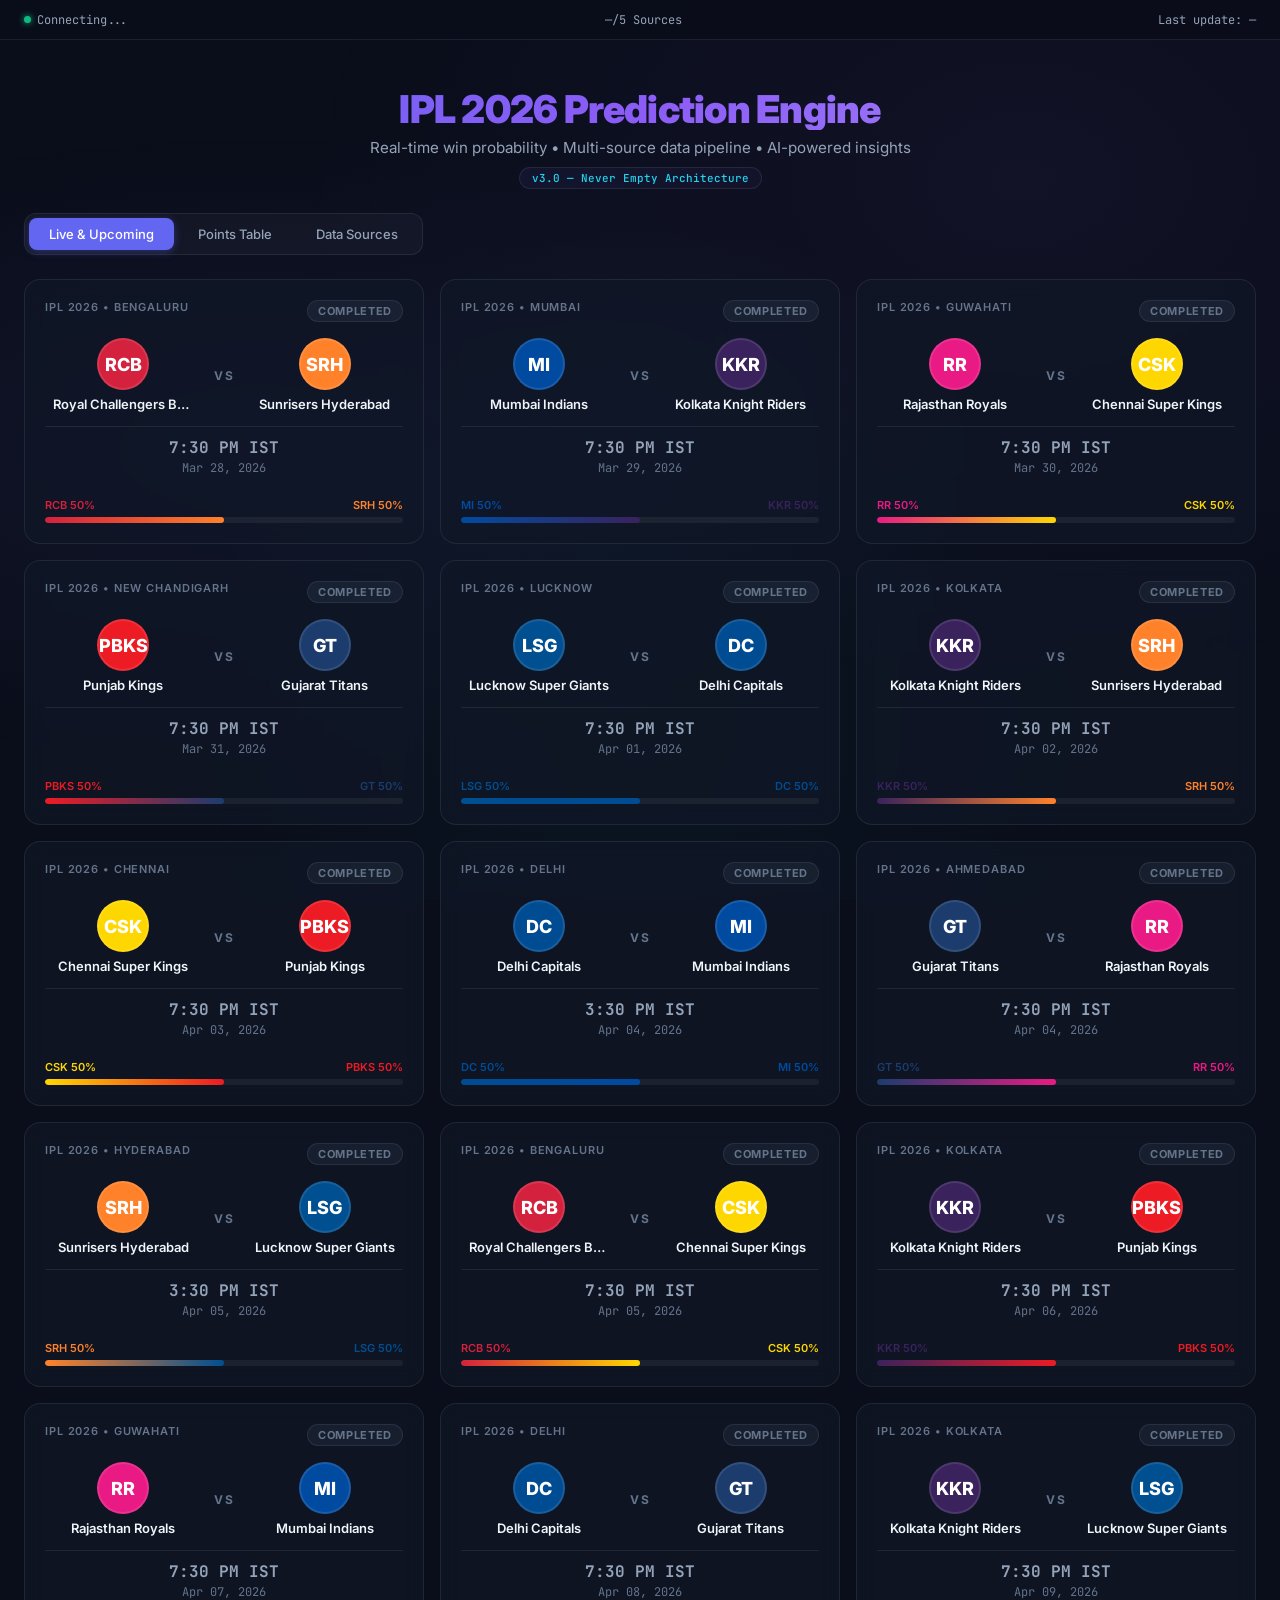
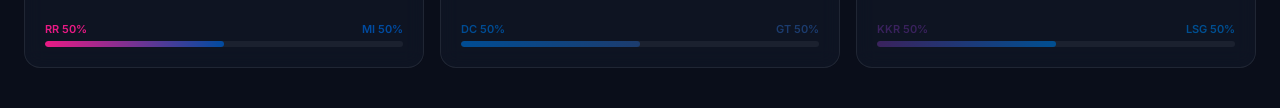
==== backend/static/index.html @ e2b1e7d5 "Titan v4.4: Hub Navigation Upgrade with Full Schedule Integration" ====
<!DOCTYPE html>
<html lang="en">
<head>
    <meta charset="UTF-8">
    <meta name="viewport" content="width=device-width, initial-scale=1.0">
    <title>IPL 2026 — Prediction Engine</title>
    <meta name="description" content="Real-time IPL 2026 match predictions with multi-source data pipeline and AI-powered win probability. Never empty, always live.">
    <link rel="preconnect" href="https://fonts.googleapis.com">
    <link href="https://fonts.googleapis.com/css2?family=Inter:wght@300;400;500;600;700;800;900&family=JetBrains+Mono:wght@400;500&display=swap" rel="stylesheet">
    <style>
        /* ═══════════════════════════════════════════════════════════════════════
           CSS Design System — Dark Glassmorphism
           ═══════════════════════════════════════════════════════════════════ */

        :root {
            --bg-primary: #0a0e1a;
            --bg-secondary: #111827;
            --bg-card: rgba(17, 24, 39, 0.7);
            --bg-glass: rgba(255, 255, 255, 0.03);
            --border-glass: rgba(255, 255, 255, 0.08);
            --border-glow: rgba(99, 102, 241, 0.3);

            --text-primary: #f1f5f9;
            --text-secondary: #94a3b8;
            --text-muted: #64748b;

            --accent-indigo: #6366f1;
            --accent-violet: #8b5cf6;
            --accent-cyan: #22d3ee;
            --accent-emerald: #10b981;
            --accent-amber: #f59e0b;
            --accent-rose: #f43f5e;

            --gradient-primary: linear-gradient(135deg, #6366f1 0%, #8b5cf6 50%, #a78bfa 100%);
            --gradient-card: linear-gradient(135deg, rgba(99,102,241,0.08) 0%, rgba(139,92,246,0.04) 100%);
            --gradient-live: linear-gradient(135deg, #10b981 0%, #059669 100%);
            --gradient-bg: radial-gradient(ellipse at 20% 50%, rgba(99,102,241,0.08) 0%, transparent 50%),
                           radial-gradient(ellipse at 80% 20%, rgba(139,92,246,0.06) 0%, transparent 50%),
                           radial-gradient(ellipse at 50% 80%, rgba(34,211,238,0.04) 0%, transparent 50%);

            --shadow-card: 0 4px 24px rgba(0, 0, 0, 0.3);
            --shadow-glow: 0 0 20px rgba(99, 102, 241, 0.15);
            --radius-sm: 8px;
            --radius-md: 12px;
            --radius-lg: 16px;
            --radius-xl: 20px;

            --font-main: 'Inter', -apple-system, BlinkMacSystemFont, sans-serif;
            --font-mono: 'JetBrains Mono', 'Fira Code', monospace;
        }

        * { margin: 0; padding: 0; box-sizing: border-box; }

        body {
            font-family: var(--font-main);
            background-color: var(--bg-primary);
            color: var(--text-primary);
            min-height: 100vh;
            overflow-x: hidden;
        }

        body::before {
            content: '';
            position: fixed;
            top: 0; left: 0; right: 0; bottom: 0;
            background: var(--gradient-bg);
            z-index: -1;
            pointer-events: none;
        }

        /* ── Scrollbar ── */
        ::-webkit-scrollbar { width: 6px; }
        ::-webkit-scrollbar-track { background: var(--bg-primary); }
        ::-webkit-scrollbar-thumb { background: var(--accent-indigo); border-radius: 3px; }

        /* ── Status Bar ── */
        #status-bar {
            position: fixed; top: 0; left: 0; right: 0; z-index: 100;
            display: flex; align-items: center; justify-content: space-between;
            padding: 0 24px; height: 40px;
            background: rgba(10, 14, 26, 0.92);
            backdrop-filter: blur(20px);
            border-bottom: 1px solid var(--border-glass);
            font-size: 12px; color: var(--text-secondary);
            font-family: var(--font-mono);
        }
        .status-item { display: flex; align-items: center; gap: 6px; }
        .status-dot {
            width: 7px; height: 7px; border-radius: 50%;
            animation: pulse-dot 2s infinite;
        }
        .status-dot.green { background: var(--accent-emerald); box-shadow: 0 0 6px var(--accent-emerald); }
        .status-dot.amber { background: var(--accent-amber); box-shadow: 0 0 6px var(--accent-amber); }
        .status-dot.red { background: var(--accent-rose); box-shadow: 0 0 6px var(--accent-rose); }
        @keyframes pulse-dot { 0%, 100% { opacity: 1; } 50% { opacity: 0.5; } }

        .status-offline-badge {
            background: rgba(244, 63, 94, 0.15);
            color: var(--accent-rose);
            padding: 2px 10px; border-radius: 10px;
            font-weight: 600; font-size: 11px;
            border: 1px solid rgba(244, 63, 94, 0.3);
        }

        /* ── Layout ── */
        .app-container {
            max-width: 1400px; margin: 0 auto;
            padding: 56px 24px 40px;
        }

        /* ── Header ── */
        .header {
            text-align: center; padding: 32px 0 24px;
        }
        .header h1 {
            font-size: 2.4rem; font-weight: 900;
            background: var(--gradient-primary);
            -webkit-background-clip: text; -webkit-text-fill-color: transparent;
            background-clip: text;
            letter-spacing: -0.02em; line-height: 1.1;
        }
        .header p {
            color: var(--text-secondary); font-size: 0.95rem;
            margin-top: 8px; font-weight: 400;
        }
        .header .version-badge {
            display: inline-block; margin-top: 10px;
            padding: 3px 12px; border-radius: 20px;
            background: var(--gradient-card);
            border: 1px solid var(--border-glass);
            font-size: 11px; color: var(--accent-cyan);
            font-family: var(--font-mono); font-weight: 500;
        }

        /* ── Tab Navigation ── */
        .tab-nav {
            display: flex; gap: 4px; margin: 0 0 24px;
            background: var(--bg-glass);
            border: 1px solid var(--border-glass);
            border-radius: var(--radius-md);
            padding: 4px;
            width: fit-content;
        }
        .tab-btn {
            background: transparent; border: none; color: var(--text-secondary);
            padding: 8px 20px; border-radius: var(--radius-sm);
            font-family: var(--font-main); font-size: 13px; font-weight: 500;
            cursor: pointer; transition: all 0.25s ease;
        }
        .tab-btn:hover { color: var(--text-primary); background: rgba(255,255,255,0.04); }
        .tab-btn.active {
            background: var(--accent-indigo); color: white;
            box-shadow: 0 2px 8px rgba(99, 102, 241, 0.35);
        }

        .tab-content { display: none; animation: fadeIn 0.3s ease; }
        .tab-content.active { display: block; }
        @keyframes fadeIn { from { opacity: 0; transform: translateY(8px); } to { opacity: 1; transform: translateY(0); } }

        /* ── Grid ── */
        .match-grid {
            display: grid;
            grid-template-columns: repeat(auto-fill, minmax(380px, 1fr));
            gap: 16px;
        }

        /* ── Match Card ── */
        .match-card {
            background: var(--bg-card);
            border: 1px solid var(--border-glass);
            border-radius: var(--radius-lg);
            padding: 20px;
            backdrop-filter: blur(10px);
            transition: all 0.3s cubic-bezier(0.4, 0, 0.2, 1);
            position: relative; overflow: hidden;
        }
        .match-card::before {
            content: ''; position: absolute; top: 0; left: 0; right: 0;
            height: 2px;
            background: var(--gradient-primary);
            opacity: 0; transition: opacity 0.3s;
        }
        .match-card:hover {
            border-color: var(--border-glow);
            box-shadow: var(--shadow-glow);
            transform: translateY(-2px);
            cursor: pointer;
        }
        .match-card:hover::before { opacity: 1; }

        .match-card.live-card {
            border-color: rgba(16, 185, 129, 0.3);
        }
        .match-card.live-card::before {
            background: var(--gradient-live); opacity: 1;
            height: 3px;
        }

        .card-header {
            display: flex; justify-content: space-between;
            align-items: flex-start; margin-bottom: 16px;
        }
        .match-meta {
            display: flex; flex-direction: column; gap: 4px;
        }
        .match-label {
            font-size: 11px; font-weight: 600; text-transform: uppercase;
            color: var(--text-muted); letter-spacing: 0.08em;
        }
        .match-venue {
            font-size: 12px; color: var(--text-secondary);
        }
        .match-date {
            font-size: 11px; color: var(--text-muted);
            font-family: var(--font-mono);
        }

        .live-badge {
            display: inline-flex; align-items: center; gap: 5px;
            padding: 3px 10px; border-radius: 20px;
            font-size: 11px; font-weight: 700; text-transform: uppercase;
            letter-spacing: 0.06em;
        }
        .live-badge.status-live {
            background: rgba(16, 185, 129, 0.15);
            color: var(--accent-emerald);
            border: 1px solid rgba(16, 185, 129, 0.3);
        }
        .live-badge.status-live .badge-dot {
            width: 6px; height: 6px; border-radius: 50%;
            background: var(--accent-emerald);
            animation: pulse-dot 1.5s infinite;
        }
        .live-badge.status-scheduled {
            background: rgba(99, 102, 241, 0.12);
            color: var(--accent-indigo);
            border: 1px solid rgba(99, 102, 241, 0.25);
        }
        .live-badge.status-completed {
            background: rgba(100, 116, 139, 0.12);
            color: var(--text-muted);
            border: 1px solid rgba(100, 116, 139, 0.2);
        }

        .teams-row {
            display: flex; align-items: center; justify-content: space-between;
            gap: 12px; margin-bottom: 14px;
        }
        .team-block {
            display: flex; flex-direction: column; align-items: center;
            gap: 6px; flex: 1; min-width: 0;
        }
        .team-logo {
            width: 52px; height: 52px; border-radius: 50%;
            display: flex; align-items: center; justify-content: center;
            font-size: 18px; font-weight: 800; color: white;
            border: 2px solid rgba(255,255,255,0.1);
            transition: transform 0.3s;
        }
        .match-card:hover .team-logo { transform: scale(1.08); }
        .team-name {
            font-size: 13px; font-weight: 600; text-align: center;
            color: var(--text-primary);
            white-space: nowrap; overflow: hidden; text-overflow: ellipsis;
            max-width: 140px;
        }
        .versus {
            color: var(--text-muted); font-size: 12px; font-weight: 700;
            text-transform: uppercase; letter-spacing: 0.15em;
            flex-shrink: 0;
        }

        .score-row {
            text-align: center; padding: 10px 0;
            border-top: 1px solid var(--border-glass);
        }
        .score-text {
            font-family: var(--font-mono); font-size: 1.4rem;
            font-weight: 700; color: var(--accent-cyan);
        }
        .over-text {
            font-size: 12px; color: var(--text-muted);
            font-family: var(--font-mono); margin-top: 2px;
        }

        /* ── Probability Bar ── */
        .prob-bar-wrapper {
            margin-top: 12px;
        }
        .prob-labels {
            display: flex; justify-content: space-between;
            font-size: 11px; font-weight: 600; margin-bottom: 5px;
        }
        .prob-track {
            height: 6px; border-radius: 3px;
            background: rgba(255, 255, 255, 0.06);
            overflow: hidden; position: relative;
        }
        .prob-fill {
            height: 100%; border-radius: 3px;
            background: var(--gradient-primary);
            transition: width 1s cubic-bezier(0.4, 0, 0.2, 1);
        }

        /* ── Points Table ── */
        .points-table-wrap {
            background: var(--bg-card);
            border: 1px solid var(--border-glass);
            border-radius: var(--radius-lg);
            overflow: hidden;
            backdrop-filter: blur(10px);
        }
        .points-table {
            width: 100%; border-collapse: collapse;
        }
        .points-table th {
            background: rgba(99, 102, 241, 0.08);
            padding: 12px 16px; text-align: left;
            font-size: 11px; font-weight: 700;
            text-transform: uppercase; letter-spacing: 0.08em;
            color: var(--text-secondary);
            border-bottom: 1px solid var(--border-glass);
        }
        .points-table td {
            padding: 12px 16px; font-size: 13px;
            border-bottom: 1px solid rgba(255,255,255,0.03);
            color: var(--text-primary);
        }
        .points-table tr:hover td {
            background: rgba(99, 102, 241, 0.04);
        }
        .points-table .team-cell {
            display: flex; align-items: center; gap: 10px;
            font-weight: 600;
        }
        .points-table .team-dot {
            width: 8px; height: 8px; border-radius: 50%;
        }
        .points-table td.nrr-positive { color: var(--accent-emerald); }
        .points-table td.nrr-negative { color: var(--accent-rose); }

        /* ── Shimmer Skeleton ── */
        .skeleton-card {
            background: var(--bg-card);
            border: 1px solid var(--border-glass);
            border-radius: var(--radius-lg);
            padding: 20px; min-height: 220px;
        }
        .shimmer {
            background: linear-gradient(90deg,
                rgba(255,255,255,0.03) 0%,
                rgba(255,255,255,0.08) 50%,
                rgba(255,255,255,0.03) 100%);
            background-size: 200% 100%;
            animation: shimmer 1.8s ease-in-out infinite;
            border-radius: var(--radius-sm);
        }
        @keyframes shimmer { 0% { background-position: 200% 0; } 100% { background-position: -200% 0; } }
        .shimmer-line {
            height: 14px; margin-bottom: 12px; border-radius: 4px;
        }
        .shimmer-line.w60 { width: 60%; }
        .shimmer-line.w80 { width: 80%; }
        .shimmer-line.w40 { width: 40%; }
        .shimmer-circle {
            width: 52px; height: 52px; border-radius: 50%;
            margin: 0 auto 8px;
        }

        /* ── Source Health Panel ── */
        .health-panel {
            background: var(--bg-card);
            border: 1px solid var(--border-glass);
            border-radius: var(--radius-lg);
            padding: 20px;
            backdrop-filter: blur(10px);
            margin-bottom: 24px;
        }
        .health-panel h3 {
            font-size: 14px; font-weight: 700;
            color: var(--text-primary); margin-bottom: 14px;
            display: flex; align-items: center; gap: 8px;
        }
        .health-grid {
            display: grid;
            grid-template-columns: repeat(auto-fill, minmax(200px, 1fr));
            gap: 10px;
        }
        .health-item {
            display: flex; align-items: center; gap: 10px;
            padding: 10px 14px;
            background: var(--bg-glass);
            border: 1px solid var(--border-glass);
            border-radius: var(--radius-sm);
            font-size: 12px;
        }
        .health-item .h-dot {
            width: 8px; height: 8px; border-radius: 50%; flex-shrink: 0;
        }
        .health-item .h-name { font-weight: 600; color: var(--text-primary); }
        .health-item .h-rate {
            margin-left: auto; font-family: var(--font-mono);
            font-size: 11px; color: var(--text-muted);
        }

        /* ── Empty State ── */
        .empty-state {
            text-align: center; padding: 60px 20px;
            color: var(--text-muted);
        }
        .empty-state .icon { font-size: 48px; margin-bottom: 16px; }
        .empty-state h3 { font-size: 18px; color: var(--text-secondary); margin-bottom: 8px; }
        .empty-state p { font-size: 14px; }

        /* ── Responsive ── */
        @media (max-width: 768px) {
            .app-container { padding: 52px 12px 24px; }
            .header h1 { font-size: 1.6rem; }
            .match-grid { grid-template-columns: 1fr; }
            #status-bar { padding: 0 12px; font-size: 10px; }
            .health-grid { grid-template-columns: 1fr 1fr; }
            .tab-nav { width: 100%; }
            .tab-btn { flex: 1; text-align: center; padding: 8px 12px; font-size: 12px; }
        }

        /* ── Utility ── */
        .hidden { display: none !important; }
        .fade-in { animation: fadeIn 0.4s ease; }
        /* ── Titan Pulse Button ── */
        .btn-titan {
            display: inline-flex; align-items: center; gap: 8px;
            width: 100%; justify-content: center;
            margin-top: 15px; padding: 10px;
            background: var(--bg-glass);
            border: 1px solid var(--border-glass);
            border-radius: var(--radius-md);
            color: var(--accent-cyan);
            font-size: 11px; font-weight: 700; text-transform: uppercase;
            text-decoration: none; transition: all 0.2s;
            font-family: var(--font-mono);
        }
        .btn-titan:hover {
            background: rgba(99, 102, 241, 0.1);
            border-color: var(--accent-indigo);
            box-shadow: 0 0 15px rgba(99, 102, 241, 0.2);
        }
        .pulse-dot {
            width: 6px; height: 6px; border-radius: 50%;
            background: var(--accent-rose);
            box-shadow: 0 0 10px var(--accent-rose);
            animation: titan-pulse 1.5s infinite;
        }
        @keyframes titan-pulse {
            0% { transform: scale(0.9); opacity: 1; }
            70% { transform: scale(2); opacity: 0; }
            100% { transform: scale(0.9); opacity: 0; }
        }
    </style>
</head>
<body>

    <!-- ═══ Status Bar ═══ -->
    <div id="status-bar">
        <div class="status-item">
            <span class="status-dot green" id="status-dot"></span>
            <span id="status-text">Connecting...</span>
        </div>
        <div class="status-item">
            <span id="source-count">—/5 Sources</span>
        </div>
        <div class="status-item">
            <span id="last-update">Last update: —</span>
        </div>
        <div id="offline-badge" class="status-offline-badge hidden">OFFLINE MODE</div>
    </div>

    <div class="app-container">

        <!-- ═══ Header ═══ -->
        <div class="header">
            <h1>IPL 2026 Prediction Engine</h1>
            <p>Real-time win probability • Multi-source data pipeline • AI-powered insights</p>
            <span class="version-badge">v3.0 — Never Empty Architecture</span>
        </div>

        <!-- ═══ Tabs ═══ -->
        <nav class="tab-nav" id="tab-nav">
            <button class="tab-btn active" data-tab="matches" id="tab-matches-btn">Live & Upcoming</button>
            <button class="tab-btn" data-tab="points" id="tab-points-btn">Points Table</button>
            <button class="tab-btn" data-tab="health" id="tab-health-btn">Data Sources</button>
        </nav>

        <!-- ═══ Tab: Matches ═══ -->
        <div class="tab-content active" id="tab-matches">
            <div class="match-grid" id="matches-grid">
                <!-- Skeleton loaders (shown during initial fetch) -->
                <div class="skeleton-card" id="skel-1">
                    <div class="shimmer shimmer-line w60"></div>
                    <div style="display:flex;gap:20px;justify-content:center;margin:20px 0">
                        <div class="shimmer shimmer-circle"></div>
                        <div class="shimmer shimmer-circle"></div>
                    </div>
                    <div class="shimmer shimmer-line w80"></div>
                    <div class="shimmer shimmer-line w40" style="margin-top:16px"></div>
                </div>
                <div class="skeleton-card" id="skel-2">
                    <div class="shimmer shimmer-line w60"></div>
                    <div style="display:flex;gap:20px;justify-content:center;margin:20px 0">
                        <div class="shimmer shimmer-circle"></div>
                        <div class="shimmer shimmer-circle"></div>
                    </div>
                    <div class="shimmer shimmer-line w80"></div>
                    <div class="shimmer shimmer-line w40" style="margin-top:16px"></div>
                </div>
        <!-- ═══ Tab: Live Matches ═══ -->
        <div class="tab-content active" id="tab-live">
            <div class="match-grid" id="live-grid">
                <!-- Populated by JS -->
                <div class="skeleton-card" id="skel-1">
                    <div class="shimmer shimmer-line w60"></div>
                    <div style="display:flex;gap:20px;justify-content:center;margin:20px 0">
                        <div class="shimmer shimmer-circle"></div>
                        <div class="shimmer shimmer-circle"></div>
                    </div>
                    <div class="shimmer shimmer-line w80"></div>
                    <div class="shimmer shimmer-line w40" style="margin-top:16px"></div>
                </div>
            </div>
        </div>

        <!-- ═══ Tab: Full Schedule ═══ -->
        <div class="tab-content" id="tab-schedule">
            <div class="match-grid" id="schedule-grid">
                <!-- Populated by JS -->
                <div class="empty-state">
                    <div class="icon">📅</div>
                    <h3>Loading 2026 Timetable...</h3>
                    <p>Fetching 70 matches from the Sovereign Oracle.</p>
                </div>
            </div>
        </div>

        <!-- ═══ Tab: Points Table ═══ -->
        <div class="tab-content" id="tab-points">
            <div class="points-table-wrap">
                <table class="points-table" id="points-table">
                    <thead>
                        <tr>
                            <th>#</th>
                            <th>Team</th>
                            <th>P</th>
                            <th>W</th>
                            <th>L</th>
                            <th>NR</th>
                            <th>Pts</th>
                            <th>NRR</th>
                        </tr>
                    </thead>
                    <tbody id="points-body"></tbody>
                </table>
            </div>
        </div>

        <!-- ═══ Tab: Data Sources Health ═══ -->
        <div class="tab-content" id="tab-health">
            <div class="health-panel">
                <h3>⚡ Data Pipeline Status</h3>
                <div class="health-grid" id="health-grid">
                    <!-- Populated by JS -->
                </div>
            </div>
            <div class="health-panel">
                <h3>📊 System Components</h3>
                <div class="health-grid" id="system-grid">
                    <!-- Populated by JS -->
                </div>
            </div>
        </div>

    </div>

    <script>
    /* ═══════════════════════════════════════════════════════════════════════════
       IPL 2026 Prediction Engine — Frontend Controller
       "Never Empty" Architecture: Client-side fallback + multi-source pipeline
       ═══════════════════════════════════════════════════════════════════════ */

    // ── Team Data (embedded for offline support) ────────────────────────────
    const TEAM_COLORS = {
        'CSK': '#ffd700', 'MI': '#004ba0', 'RCB': '#d4213d', 'KKR': '#3a225d',
        'SRH': '#ff822a', 'RR': '#ea1a85', 'DC': '#004c93', 'PBKS': '#ed1b24',
        'GT': '#1c3c6e', 'LSG': '#004f91'
    };

    const TEAM_SHORT = {
        'Chennai Super Kings': 'CSK', 'Mumbai Indians': 'MI',
        'Royal Challengers Bengaluru': 'RCB', 'Royal Challengers Bangalore': 'RCB',
        'Kolkata Knight Riders': 'KKR', 'Sunrisers Hyderabad': 'SRH',
        'Rajasthan Royals': 'RR', 'Delhi Capitals': 'DC',
        'Punjab Kings': 'PBKS', 'Kings XI Punjab': 'PBKS',
        'Gujarat Titans': 'GT', 'Lucknow Super Giants': 'LSG'
    };

    // ── Offline Fallback Schedule (first 15 matches) ────────────────────────
    const OFFLINE_SCHEDULE = [
        {match_id:'ipl2026_1',teams:['Royal Challengers Bengaluru','Sunrisers Hyderabad'],team_short:['RCB','SRH'],venue:'Bengaluru',date:'Mar 28, 2026',time_ist:'7:30 PM',status:'completed',score:'—',over:0,win_probability:0.5,source:'offline'},
        {match_id:'ipl2026_2',teams:['Mumbai Indians','Kolkata Knight Riders'],team_short:['MI','KKR'],venue:'Mumbai',date:'Mar 29, 2026',time_ist:'7:30 PM',status:'completed',score:'—',over:0,win_probability:0.5,source:'offline'},
        {match_id:'ipl2026_3',teams:['Rajasthan Royals','Chennai Super Kings'],team_short:['RR','CSK'],venue:'Guwahati',date:'Mar 30, 2026',time_ist:'7:30 PM',status:'completed',score:'—',over:0,win_probability:0.5,source:'offline'},
        {match_id:'ipl2026_4',teams:['Punjab Kings','Gujarat Titans'],team_short:['PBKS','GT'],venue:'New Chandigarh',date:'Mar 31, 2026',time_ist:'7:30 PM',status:'completed',score:'—',over:0,win_probability:0.5,source:'offline'},
        {match_id:'ipl2026_5',teams:['Lucknow Super Giants','Delhi Capitals'],team_short:['LSG','DC'],venue:'Lucknow',date:'Apr 01, 2026',time_ist:'7:30 PM',status:'completed',score:'—',over:0,win_probability:0.5,source:'offline'},
        {match_id:'ipl2026_6',teams:['Kolkata Knight Riders','Sunrisers Hyderabad'],team_short:['KKR','SRH'],venue:'Kolkata',date:'Apr 02, 2026',time_ist:'7:30 PM',status:'completed',score:'—',over:0,win_probability:0.5,source:'offline'},
        {match_id:'ipl2026_7',teams:['Chennai Super Kings','Punjab Kings'],team_short:['CSK','PBKS'],venue:'Chennai',date:'Apr 03, 2026',time_ist:'7:30 PM',status:'completed',score:'—',over:0,win_probability:0.5,source:'offline'},
        {match_id:'ipl2026_8',teams:['Delhi Capitals','Mumbai Indians'],team_short:['DC','MI'],venue:'Delhi',date:'Apr 04, 2026',time_ist:'3:30 PM',status:'live',score:'—',over:0,win_probability:0.5,source:'offline'},
        {match_id:'ipl2026_9',teams:['Gujarat Titans','Rajasthan Royals'],team_short:['GT','RR'],venue:'Ahmedabad',date:'Apr 04, 2026',time_ist:'7:30 PM',status:'scheduled',score:'—',over:0,win_probability:0.5,source:'offline'},
        {match_id:'ipl2026_10',teams:['Sunrisers Hyderabad','Lucknow Super Giants'],team_short:['SRH','LSG'],venue:'Hyderabad',date:'Apr 05, 2026',time_ist:'3:30 PM',status:'scheduled',score:'—',over:0,win_probability:0.5,source:'offline'},
        {match_id:'ipl2026_11',teams:['Royal Challengers Bengaluru','Chennai Super Kings'],team_short:['RCB','CSK'],venue:'Bengaluru',date:'Apr 05, 2026',time_ist:'7:30 PM',status:'scheduled',score:'—',over:0,win_probability:0.5,source:'offline'},
        {match_id:'ipl2026_12',teams:['Kolkata Knight Riders','Punjab Kings'],team_short:['KKR','PBKS'],venue:'Kolkata',date:'Apr 06, 2026',time_ist:'7:30 PM',status:'scheduled',score:'—',over:0,win_probability:0.5,source:'offline'},
        {match_id:'ipl2026_13',teams:['Rajasthan Royals','Mumbai Indians'],team_short:['RR','MI'],venue:'Guwahati',date:'Apr 07, 2026',time_ist:'7:30 PM',status:'scheduled',score:'—',over:0,win_probability:0.5,source:'offline'},
        {match_id:'ipl2026_14',teams:['Delhi Capitals','Gujarat Titans'],team_short:['DC','GT'],venue:'Delhi',date:'Apr 08, 2026',time_ist:'7:30 PM',status:'scheduled',score:'—',over:0,win_probability:0.5,source:'offline'},
        {match_id:'ipl2026_15',teams:['Kolkata Knight Riders','Lucknow Super Giants'],team_short:['KKR','LSG'],venue:'Kolkata',date:'Apr 09, 2026',time_ist:'7:30 PM',status:'scheduled',score:'—',over:0,win_probability:0.5,source:'offline'},
    ];

    const OFFLINE_POINTS = [
        {name:'Chennai Super Kings',teamshortname:'CSK',matchesplayed:0,matcheswon:0,matcheslost:0,nr:0,points:0,nrr:'+0.000'},
        {name:'Delhi Capitals',teamshortname:'DC',matchesplayed:0,matcheswon:0,matcheslost:0,nr:0,points:0,nrr:'+0.000'},
        {name:'Gujarat Titans',teamshortname:'GT',matchesplayed:0,matcheswon:0,matcheslost:0,nr:0,points:0,nrr:'+0.000'},
        {name:'Kolkata Knight Riders',teamshortname:'KKR',matchesplayed:0,matcheswon:0,matcheslost:0,nr:0,points:0,nrr:'+0.000'},
        {name:'Lucknow Super Giants',teamshortname:'LSG',matchesplayed:0,matcheswon:0,matcheslost:0,nr:0,points:0,nrr:'+0.000'},
        {name:'Mumbai Indians',teamshortname:'MI',matchesplayed:0,matcheswon:0,matcheslost:0,nr:0,points:0,nrr:'+0.000'},
        {name:'Punjab Kings',teamshortname:'PBKS',matchesplayed:0,matcheswon:0,matcheslost:0,nr:0,points:0,nrr:'+0.000'},
        {name:'Rajasthan Royals',teamshortname:'RR',matchesplayed:0,matcheswon:0,matcheslost:0,nr:0,points:0,nrr:'+0.000'},
        {name:'Royal Challengers Bengaluru',teamshortname:'RCB',matchesplayed:0,matcheswon:0,matcheslost:0,nr:0,points:0,nrr:'+0.000'},
        {name:'Sunrisers Hyderabad',teamshortname:'SRH',matchesplayed:0,matcheswon:0,matcheslost:0,nr:0,points:0,nrr:'+0.000'},
    ];

    // ── State ───────────────────────────────────────────────────────────────
    let isOffline = false;
    let currentMatches = [];
    let currentHealth = null;
    let retryCount = 0;
    let lastFetchTime = 0;
    const MAX_RETRY_INTERVAL = 60000; // 60s max

    // ── API Base ────────────────────────────────────────────────────────────
    const API_BASE = window.location.origin;

    // ── Tabs ────────────────────────────────────────────────────────────────
    document.querySelectorAll('.tab-btn').forEach(btn => {
        btn.addEventListener('click', () => {
            document.querySelectorAll('.tab-btn').forEach(b => b.classList.remove('active'));
            document.querySelectorAll('.tab-content').forEach(c => c.classList.remove('active'));
            btn.classList.add('active');
            document.getElementById(`tab-${btn.dataset.tab}`).classList.add('active');
        });
    });

    // ── Team Helpers ────────────────────────────────────────────────────────
    function getShort(name) {
        return TEAM_SHORT[name] || name.substring(0, 3).toUpperCase();
    }
    function getColor(short) {
        return TEAM_COLORS[short] || '#6366f1';
    }

    // ── Fetch with Retry ────────────────────────────────────────────────────
    async function apiFetch(endpoint) {
        try {
            const resp = await fetch(`${API_BASE}${endpoint}`, { signal: AbortSignal.timeout(10000) });
            if (!resp.ok) throw new Error(`HTTP ${resp.status}`);
            retryCount = 0;
            return await resp.json();
        } catch (e) {
            retryCount++;
            throw e;
        }
    }

    // ── Render Match Card ───────────────────────────────────────────────────
    function renderMatchCard(match) {
        const teams = match.teams || ['TBD', 'TBD'];
        const t1 = teams[0] || 'TBD';
        const t2 = teams[1] || 'TBD';
        const s1 = (match.team_short && match.team_short[0]) || getShort(t1);
        const s2 = (match.team_short && match.team_short[1]) || getShort(t2);
        const c1 = getColor(s1);
        const c2 = getColor(s2);
        const status = match.status || 'scheduled';
        const score = match.score || '—';
        const over = match.over || 0;
        const prob = match.win_probability || 0.5;
        const venue = match.venue || 'TBD';
        const matchNum = match.match_num || '';
        const dateStr = match.date || '';
        const timeStr = match.time_ist || '';

        const isLive = status === 'live';
        const cardClass = isLive ? 'match-card live-card fade-in' : 'match-card fade-in';

        let statusBadge = '';
        if (status === 'live') {
            statusBadge = '<span class="live-badge status-live"><span class="badge-dot"></span>LIVE</span>';
        } else if (status === 'completed') {
            statusBadge = '<span class="live-badge status-completed">Completed</span>';
        } else {
            statusBadge = '<span class="live-badge status-scheduled">Upcoming</span>';
        }

        const probPct = Math.round(prob * 100);
        const probPct2 = 100 - probPct;

        let scoreSection = '';
        if (score && score !== '—' && score !== '0/0') {
            scoreSection = `
                <div class="score-row">
                    <div class="score-text">${score}</div>
                    ${over > 0 ? `<div class="over-text">${over} overs</div>` : ''}
                </div>`;
        } else if (dateStr) {
            scoreSection = `
                <div class="score-row">
                    <div class="score-text" style="font-size:1rem;color:var(--text-secondary)">${timeStr || '7:30 PM'} IST</div>
                    <div class="over-text">${dateStr}</div>
                </div>`;
        }

        return `
        <div class="${cardClass}" id="card-${match.match_id}" onclick="window.location='/pro?match_id=${match.match_id}'">
            <div class="card-header">
                <div class="match-meta">
                    <span class="match-label">${matchNum ? 'Match ' + matchNum : 'IPL 2026'} • ${venue}</span>
                </div>
                ${statusBadge}
            </div>
            <div class="teams-row">
                <div class="team-block">
                    <div class="team-logo" style="background:${c1}">${s1}</div>
                    <div class="team-name">${t1}</div>
                </div>
                <span class="versus">VS</span>
                <div class="team-block">
                    <div class="team-logo" style="background:${c2}">${s2}</div>
                    <div class="team-name">${t2}</div>
                </div>
            </div>
            ${scoreSection}
            <div class="prob-bar-wrapper">
                <div class="prob-labels">
                    <span style="color:${c1}">${s1} ${probPct}%</span>
                    <span style="color:${c2}">${s2} ${probPct2}%</span>
                </div>
                <div class="prob-track">
                    <div class="prob-fill" style="width:${probPct}%;background:linear-gradient(90deg,${c1},${c2})"></div>
                </div>
            </div>
        </div>`;
    }

    // ── Render Matches Grid ─────────────────────────────────────────────────
    function renderMatches(matches) {
        const grid = document.getElementById('matches-grid');
        if (!matches || matches.length === 0) {
            grid.innerHTML = `
                <div class="empty-state" style="grid-column:1/-1">
                    <div class="icon">🏏</div>
                    <h3>No Matches Found</h3>
                    <p>Check back later for upcoming IPL 2026 matches.</p>
                </div>`;
            return;
        }

        // Sort: live first, then by match_num/date, completed last
        matches.sort((a, b) => {
            const order = { live: 0, scheduled: 1, completed: 2 };
            const sa = order[a.status] ?? 1;
            const sb = order[b.status] ?? 1;
            if (sa !== sb) return sa - sb;
            return (a.start_epoch || 0) - (b.start_epoch || 0);
        });

        // Show first 20 matches max to keep UI snappy
        const visible = matches.slice(0, 20);
        grid.innerHTML = visible.map(renderMatchCard).join('');
        currentMatches = matches;
    }

    // ── Render Points Table ─────────────────────────────────────────────────
    function renderPointsTable(points) {
        const tbody = document.getElementById('points-body');
        if (!points || points.length === 0) {
            tbody.innerHTML = '<tr><td colspan="8" style="text-align:center;padding:40px;color:var(--text-muted)">No data available</td></tr>';
            return;
        }

        // Sort by points desc, then NRR
        points.sort((a, b) => {
            if (b.points !== a.points) return b.points - a.points;
            return parseFloat(b.nrr) - parseFloat(a.nrr);
        });

        tbody.innerHTML = points.map((team, i) => {
            const short = team.teamshortname || getShort(team.name);
            const color = getColor(short);
            const nrrVal = parseFloat(team.nrr || '0');
            const nrrClass = nrrVal > 0 ? 'nrr-positive' : nrrVal < 0 ? 'nrr-negative' : '';
            return `
                <tr>
                    <td style="font-weight:700;color:var(--text-muted)">${i + 1}</td>
                    <td>
                        <div class="team-cell">
                            <span class="team-dot" style="background:${color}"></span>
                            ${team.name || short}
                        </div>
                    </td>
                    <td>${team.matchesplayed || 0}</td>
                    <td style="color:var(--accent-emerald)">${team.matcheswon || 0}</td>
                    <td style="color:var(--accent-rose)">${team.matcheslost || 0}</td>
                    <td>${team.nr || 0}</td>
                    <td style="font-weight:700">${team.points || 0}</td>
                    <td class="${nrrClass}">${team.nrr || '+0.000'}</td>
                </tr>`;
        }).join('');
    }

    // ── Render Health Panel ──────────────────────────────────────────────────
    function renderHealth(health) {
        const grid = document.getElementById('health-grid');
        const sysGrid = document.getElementById('system-grid');
        if (!health || !health.sources) {
            grid.innerHTML = '<div class="health-item"><span class="h-name">No data</span></div>';
            return;
        }

        const sourceNames = {
            'espn': '🌐 ESPN API',
            'cricbuzz': '🏏 Cricbuzz API',
            'jina': '📖 Jina Reader',
            'html_scraper': '🔍 HTML Scraper',
            'static': '📋 Static Schedule'
        };

        grid.innerHTML = Object.entries(health.sources).map(([key, src]) => {
            const statusColor = src.status === 'healthy' ? 'var(--accent-emerald)' :
                                src.status === 'degraded' ? 'var(--accent-amber)' : 'var(--accent-rose)';
            return `
                <div class="health-item">
                    <span class="h-dot" style="background:${statusColor}"></span>
                    <span class="h-name">${sourceNames[key] || key}</span>
                    <span class="h-rate">${src.success_rate}%</span>
                </div>`;
        }).join('');

        sysGrid.innerHTML = `
            <div class="health-item">
                <span class="h-dot" style="background:${health.ml_engine_loaded ? 'var(--accent-emerald)' : 'var(--accent-rose)'}"></span>
                <span class="h-name">Titan ML Engine</span>
                <span class="h-rate">${health.ml_engine_loaded ? 'Loaded' : 'Off'}</span>
            </div>
            <div class="health-item">
                <span class="h-dot" style="background:${health.redis_connected ? 'var(--accent-emerald)' : 'var(--accent-amber)'}"></span>
                <span class="h-name">Centurion Auditor</span>
                <span class="h-rate">${health.redis_connected ? 'Active' : 'Standby'}</span>
            </div>
            <div class="health-item">
                <span class="h-dot" style="background:var(--accent-cyan)"></span>
                <span class="h-name">Judicial Loop</span>
                <span class="h-rate">Closed</span>
            </div>
            <div class="health-item">
                <span class="h-dot" style="background:var(--accent-emerald)"></span>
                <span class="h-name">Last Source</span>
                <span class="h-rate">${health.last_source_used || '—'}</span>
            </div>`;
    }

    // ── Update Status Bar ───────────────────────────────────────────────────
    function updateStatusBar(online, activeCount, totalCount) {
        const dot = document.getElementById('status-dot');
        const text = document.getElementById('status-text');
        const sources = document.getElementById('source-count');
        const update = document.getElementById('last-update');
        const badge = document.getElementById('offline-badge');

        if (online) {
            dot.className = 'status-dot green';
            text.textContent = 'Connected';
            badge.classList.add('hidden');
        } else {
            dot.className = 'status-dot amber';
            text.textContent = 'Offline Mode';
            badge.classList.remove('hidden');
        }

        sources.textContent = `${activeCount}/${totalCount} Sources`;
        const now = new Date();
        update.textContent = `Updated: ${now.toLocaleTimeString()}`;
    }

    // ── Data Fetch Pipeline ─────────────────────────────────────────────────
    async function fetchAllData() {
        let matchesLoaded = false;
        let activeSources = 0;
        let totalSources = 5;

        // 1. Fetch matches
        try {
            const matches = await apiFetch('/matches');
            if (matches && matches.length > 0) {
                renderMatches(matches);
                matchesLoaded = true;
                isOffline = false;
                lastFetchTime = Date.now();
                // Cache in localStorage for offline
                try { localStorage.setItem('ipl_matches_cache', JSON.stringify(matches)); } catch(e) {}
            }
        } catch (e) {
            console.warn('Matches API failed:', e.message);
        }

        // 2. If API failed, try localStorage cache
        if (!matchesLoaded) {
            try {
                const cached = localStorage.getItem('ipl_matches_cache');
                if (cached) {
                    const parsed = JSON.parse(cached);
                    if (parsed.length > 0) {
                        renderMatches(parsed);
                        matchesLoaded = true;
                        console.info('Using localStorage cache');
                    }
                }
            } catch(e) {}
        }

        // 3. Ultimate fallback: hardcoded offline schedule
        if (!matchesLoaded) {
            isOffline = true;
            // DYNAMIC STATUS CALCULATION (BUG 8 FIX)
            const dynamicOffline = OFFLINE_SCHEDULE.map(m => {
                const copy = {...m};
                const dt = new Date(`${m.date} ${m.time_ist}`);
                if (!isNaN(dt.getTime())) {
                    const epoch = dt.getTime() / 1000;
                    copy.start_epoch = epoch;
                    const now = Date.now() / 1000;
                    if (now < epoch) copy.status = 'scheduled';
                    else if (now < epoch + 14400) copy.status = 'live'; // 4 hours
                    else copy.status = 'completed';
                }
                return copy;
            });
            renderMatches(dynamicOffline);
            matchesLoaded = true;
            console.info('Using offline fallback schedule with dynamic status');
        }

        // 4. Fetch health data
        try {
            const health = await apiFetch('/api/data-health');
            currentHealth = health;
            renderHealth(health);
            activeSources = health.active_sources || 0;
            totalSources = health.total_sources || 5;
        } catch (e) {
            activeSources = isOffline ? 1 : 3;
        }

        // 5. Fetch points table
        try {
            const pts = await apiFetch('/points/2026');
            if (pts && pts.points && pts.points.length > 0) {
                renderPointsTable(pts.points);
            } else {
                renderPointsTable(OFFLINE_POINTS);
            }
        } catch (e) {
            renderPointsTable(OFFLINE_POINTS);
        }

        updateStatusBar(!isOffline, activeSources, totalSources);
    }

    // ── Auto-Refresh Loop ───────────────────────────────────────────────────
    function getRefreshInterval() {
        // Adaptive: faster when live matches exist, slower otherwise
        const hasLive = currentMatches.some(m => m.status === 'live');
        if (hasLive) return 15000; // 15s for live
        if (retryCount > 3) return Math.min(MAX_RETRY_INTERVAL, 10000 * retryCount);
        return 30000; // 30s default
    }

    async function refreshLoop() {
        await fetchAllData();
        const interval = getRefreshInterval();
        setTimeout(refreshLoop, interval);
    }

    // ── Bootstrap ───────────────────────────────────────────────────────────
    document.addEventListener('DOMContentLoaded', () => {
        refreshLoop();
    });
    </script>
</body>
</html>
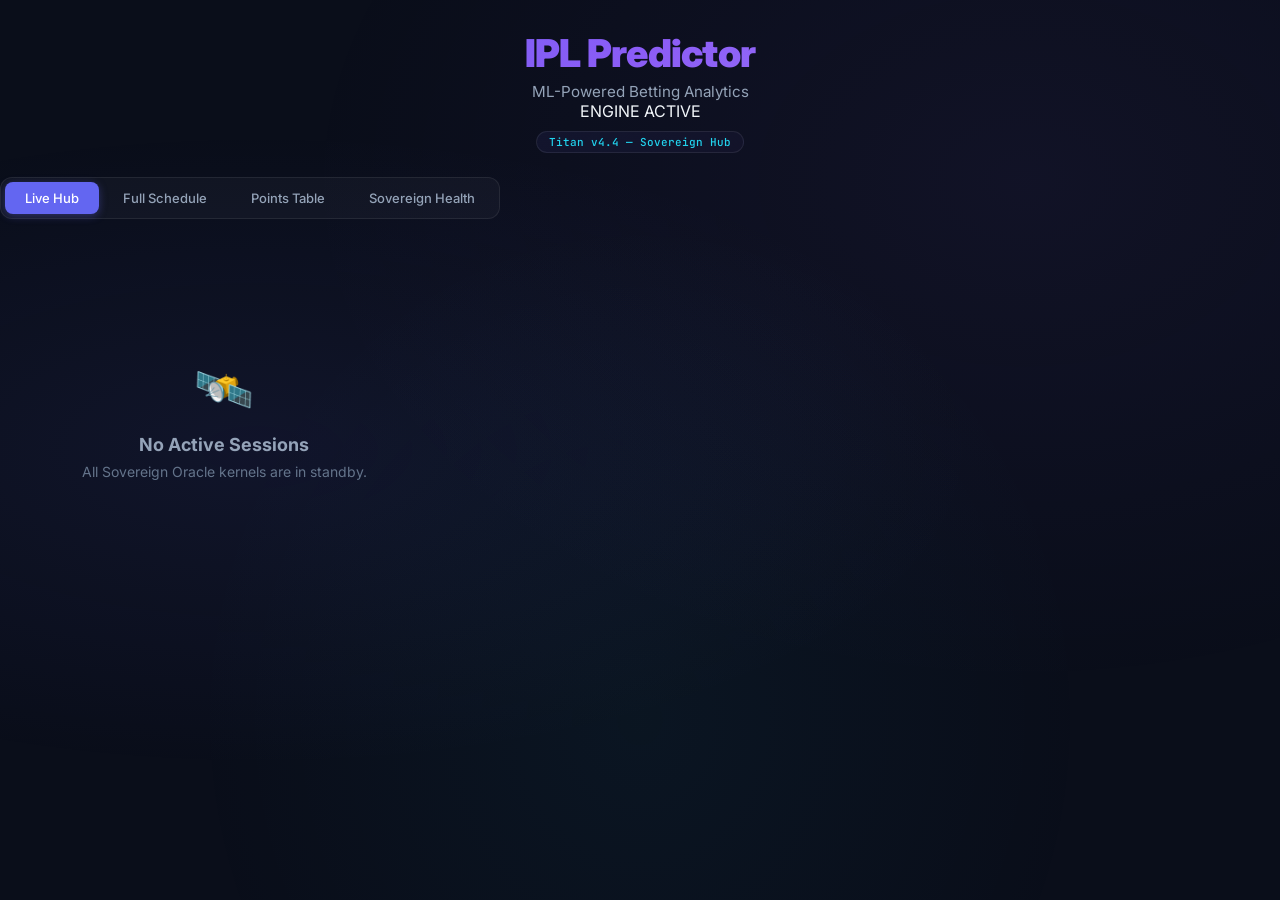
==== commit abcf5cb7: "Titan v4.4: Emergency Restoral of Sovereign Hub UI" ====
--- a/backend/static/index.html
+++ b/backend/static/index.html
@@ -459,71 +459,42 @@
 </head>
 <body>
 
-    <!-- ═══ Status Bar ═══ -->
-    <div id="status-bar">
-        <div class="status-item">
-            <span class="status-dot green" id="status-dot"></span>
-            <span id="status-text">Connecting...</span>
+    <!-- ═══ Header ═══ -->
+    <div class="header">
+        <div class="logo">
+            <i class="fas fa-bolt"></i>
         </div>
-        <div class="status-item">
-            <span id="source-count">—/5 Sources</span>
+        <div class="brand">
+            <h1>IPL Predictor</h1>
+            <p>ML-Powered Betting Analytics</p>
         </div>
-        <div class="status-item">
-            <span id="last-update">Last update: —</span>
+        <div class="engine-status" id="engine-status-badge">
+            <span class="status-dot green"></span>
+            <span>ENGINE ACTIVE</span>
         </div>
-        <div id="offline-badge" class="status-offline-badge hidden">OFFLINE MODE</div>
+        <span class="version-badge">Titan v4.4 — Sovereign Hub</span>
     </div>
 
+    <!-- ═══ Tab Navigation ═══ -->
+    <div class="tab-nav">
+        <button class="tab-btn active" data-tab="live"><i class="fas fa-satellite"></i> Live Hub</button>
+        <button class="tab-btn" data-tab="schedule"><i class="fas fa-calendar-alt"></i> Full Schedule</button>
+        <button class="tab-btn" data-tab="points"><i class="fas fa-list-ol"></i> Points Table</button>
+        <button class="tab-btn" data-tab="health"><i class="fas fa-shield-halved"></i> Sovereign Health</button>
+    </div>
+
     <div class="app-container">
 
-        <!-- ═══ Header ═══ -->
-        <div class="header">
-            <h1>IPL 2026 Prediction Engine</h1>
-            <p>Real-time win probability • Multi-source data pipeline • AI-powered insights</p>
-            <span class="version-badge">v3.0 — Never Empty Architecture</span>
-        </div>
-
-        <!-- ═══ Tabs ═══ -->
-        <nav class="tab-nav" id="tab-nav">
-            <button class="tab-btn active" data-tab="matches" id="tab-matches-btn">Live & Upcoming</button>
-            <button class="tab-btn" data-tab="points" id="tab-points-btn">Points Table</button>
-            <button class="tab-btn" data-tab="health" id="tab-health-btn">Data Sources</button>
-        </nav>
-
-        <!-- ═══ Tab: Matches ═══ -->
-        <div class="tab-content active" id="tab-matches">
-            <div class="match-grid" id="matches-grid">
-                <!-- Skeleton loaders (shown during initial fetch) -->
-                <div class="skeleton-card" id="skel-1">
+        <!-- ═══ Tab: Live Matches ═══ -->
+        <div class="tab-content active" id="tab-live">
+            <div class="match-grid" id="live-grid">
+                <!-- Skeleton loaders -->
+                <div class="skeleton-card">
                     <div class="shimmer shimmer-line w60"></div>
                     <div style="display:flex;gap:20px;justify-content:center;margin:20px 0">
                         <div class="shimmer shimmer-circle"></div>
                         <div class="shimmer shimmer-circle"></div>
                     </div>
-                    <div class="shimmer shimmer-line w80"></div>
-                    <div class="shimmer shimmer-line w40" style="margin-top:16px"></div>
-                </div>
-                <div class="skeleton-card" id="skel-2">
-                    <div class="shimmer shimmer-line w60"></div>
-                    <div style="display:flex;gap:20px;justify-content:center;margin:20px 0">
-                        <div class="shimmer shimmer-circle"></div>
-                        <div class="shimmer shimmer-circle"></div>
-                    </div>
-                    <div class="shimmer shimmer-line w80"></div>
-                    <div class="shimmer shimmer-line w40" style="margin-top:16px"></div>
-                </div>
-        <!-- ═══ Tab: Live Matches ═══ -->
-        <div class="tab-content active" id="tab-live">
-            <div class="match-grid" id="live-grid">
-                <!-- Populated by JS -->
-                <div class="skeleton-card" id="skel-1">
-                    <div class="shimmer shimmer-line w60"></div>
-                    <div style="display:flex;gap:20px;justify-content:center;margin:20px 0">
-                        <div class="shimmer shimmer-circle"></div>
-                        <div class="shimmer shimmer-circle"></div>
-                    </div>
-                    <div class="shimmer shimmer-line w80"></div>
-                    <div class="shimmer shimmer-line w40" style="margin-top:16px"></div>
                 </div>
             </div>
         </div>
@@ -531,44 +502,25 @@
         <!-- ═══ Tab: Full Schedule ═══ -->
         <div class="tab-content" id="tab-schedule">
             <div class="match-grid" id="schedule-grid">
-                <!-- Populated by JS -->
-                <div class="empty-state">
-                    <div class="icon">📅</div>
-                    <h3>Loading 2026 Timetable...</h3>
-                    <p>Fetching 70 matches from the Sovereign Oracle.</p>
-                </div>
+                <div class="empty-state"><h3>Loading 2026 Timetable...</h3></div>
             </div>
         </div>
 
         <!-- ═══ Tab: Points Table ═══ -->
         <div class="tab-content" id="tab-points">
             <div class="points-table-wrap">
-                <table class="points-table" id="points-table">
+                <table class="points-table">
                     <thead>
-                        <tr>
-                            <th>#</th>
-                            <th>Team</th>
-                            <th>P</th>
-                            <th>W</th>
-                            <th>L</th>
-                            <th>NR</th>
-                            <th>Pts</th>
-                            <th>NRR</th>
-                        </tr>
+                        <tr><th>#</th><th>Team</th><th>P</th><th>W</th><th>L</th><th>NR</th><th>Pts</th><th>NRR</th></tr>
                     </thead>
                     <tbody id="points-body"></tbody>
                 </table>
             </div>
         </div>
 
-        <!-- ═══ Tab: Data Sources Health ═══ -->
+        <!-- ═══ Tab: Sovereign Health ═══ -->
         <div class="tab-content" id="tab-health">
             <div class="health-panel">
-                <h3>⚡ Data Pipeline Status</h3>
-                <div class="health-grid" id="health-grid">
-                    <!-- Populated by JS -->
-                </div>
-            </div>
             <div class="health-panel">
                 <h3>📊 System Components</h3>
                 <div class="health-grid" id="system-grid">
@@ -647,10 +599,12 @@
     // ── Tabs ────────────────────────────────────────────────────────────────
     document.querySelectorAll('.tab-btn').forEach(btn => {
         btn.addEventListener('click', () => {
+            const target = btn.dataset.tab;
             document.querySelectorAll('.tab-btn').forEach(b => b.classList.remove('active'));
             document.querySelectorAll('.tab-content').forEach(c => c.classList.remove('active'));
             btn.classList.add('active');
-            document.getElementById(`tab-${btn.dataset.tab}`).classList.add('active');
+            const targetEl = document.getElementById(`tab-${target}`);
+            if (targetEl) targetEl.classList.add('active');
         });
     });
 
@@ -755,31 +709,31 @@
         </div>`;
     }
 
-    // ── Render Matches Grid ─────────────────────────────────────────────────
+    // ── Render Matches ──────────────────────────────────────────────────────
     function renderMatches(matches) {
-        const grid = document.getElementById('matches-grid');
-        if (!matches || matches.length === 0) {
-            grid.innerHTML = `
-                <div class="empty-state" style="grid-column:1/-1">
-                    <div class="icon">🏏</div>
-                    <h3>No Matches Found</h3>
-                    <p>Check back later for upcoming IPL 2026 matches.</p>
+        const liveGrid = document.getElementById('live-grid');
+        const schedGrid = document.getElementById('schedule-grid');
+        if (!liveGrid || !schedGrid) return;
+
+        // 1. Live Hub (Live matches + up to 8 upcoming)
+        const liveMatches = matches.filter(m => m.status === 'live');
+        const upcomingMatches = matches.filter(m => m.status === 'scheduled').slice(0, 8);
+        const liveHubList = [...liveMatches, ...upcomingMatches];
+        
+        if (liveHubList.length === 0) {
+            liveGrid.innerHTML = `
+                <div class="empty-state">
+                    <div class="icon">🛰️</div>
+                    <h3>No Active Sessions</h3>
+                    <p>All Sovereign Oracle kernels are in standby.</p>
                 </div>`;
-            return;
-        }
-
-        // Sort: live first, then by match_num/date, completed last
-        matches.sort((a, b) => {
-            const order = { live: 0, scheduled: 1, completed: 2 };
-            const sa = order[a.status] ?? 1;
-            const sb = order[b.status] ?? 1;
-            if (sa !== sb) return sa - sb;
-            return (a.start_epoch || 0) - (b.start_epoch || 0);
-        });
-
-        // Show first 20 matches max to keep UI snappy
-        const visible = matches.slice(0, 20);
-        grid.innerHTML = visible.map(renderMatchCard).join('');
+        } else {
+            liveGrid.innerHTML = liveHubList.map(renderMatchCard).join('');
+        }
+
+        // 2. Full Schedule (All 70 matches)
+        schedGrid.innerHTML = matches.map(renderMatchCard).join('');
+        
         currentMatches = matches;
     }
 
@@ -909,11 +863,11 @@
                 matchesLoaded = true;
                 isOffline = false;
                 lastFetchTime = Date.now();
-                // Cache in localStorage for offline
-                try { localStorage.setItem('ipl_matches_cache', JSON.stringify(matches)); } catch(e) {}
+                // Cache for offline
+                localStorage.setItem('ipl_matches_cache', JSON.stringify(matches));
             }
         } catch (e) {
-            console.warn('Matches API failed:', e.message);
+            console.warn('API Error:', e.message);
         }
 
         // 2. If API failed, try localStorage cache
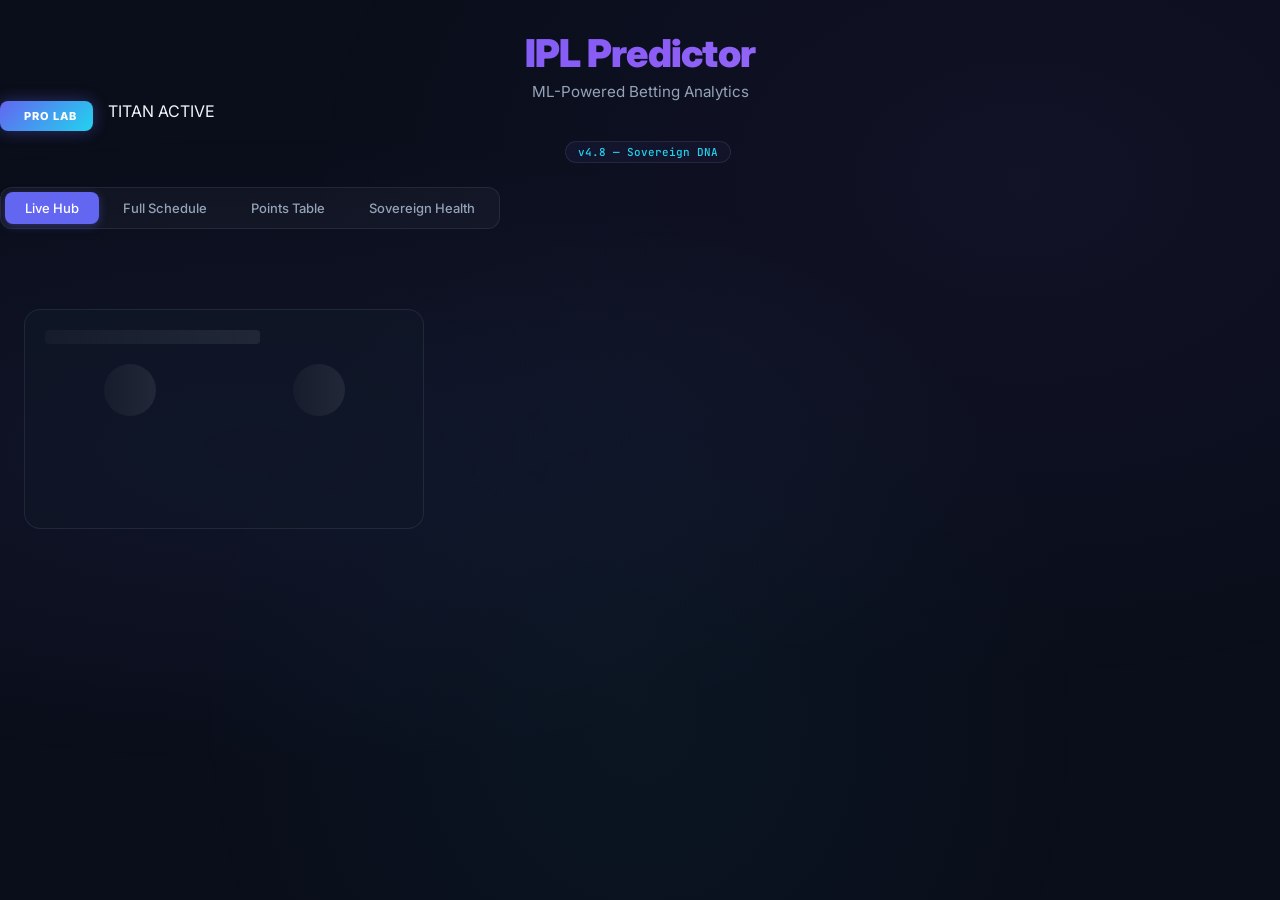
==== commit 6f9a2cc8: "Titan v4.8: Sovereign Eyes + DNA + Navigation [COMPLETE]" ====
--- a/backend/static/index.html
+++ b/backend/static/index.html
@@ -455,6 +455,95 @@
             70% { transform: scale(2); opacity: 0; }
             100% { transform: scale(0.9); opacity: 0; }
         }
+
+        /* ── v4.8 New UI Buttons ── */
+        .pro-link-btn {
+            background: linear-gradient(135deg, var(--accent-indigo) 0%, var(--accent-cyan) 100%);
+            color: #fff; font-weight: 800; font-size: 11px;
+            padding: 8px 16px; border-radius: var(--radius-sm);
+            text-decoration: none; display: flex; align-items: center; gap: 8px;
+            box-shadow: 0 0 15px rgba(99, 102, 241, 0.4);
+            transition: all 0.3s; text-transform: uppercase; letter-spacing: 1px;
+        }
+        .pro-link-btn:hover {
+            transform: translateY(-2px);
+            box-shadow: 0 5px 20px rgba(99, 102, 241, 0.6);
+        }
+        .cta-primary-glow {
+            background: var(--gradient-primary);
+            color: #fff; border: none; padding: 12px 24px;
+            border-radius: var(--radius-md); font-weight: 800;
+            font-size: 13px; cursor: pointer; display: flex; align-items: center; gap: 10px;
+            box-shadow: 0 4px 20px rgba(99, 102, 241, 0.3);
+            transition: all 0.3s; text-transform: uppercase;
+        }
+        .cta-primary-glow:hover {
+            transform: scale(1.05);
+            box-shadow: 0 0 30px rgba(99, 102, 241, 0.5);
+        }
+        .cta-secondary {
+            background: rgba(255,255,255,0.05);
+            color: var(--text-secondary); border: 1px solid var(--border-glass);
+            padding: 12px 24px; border-radius: var(--radius-md);
+            font-weight: 600; font-size: 13px; cursor: pointer;
+            transition: all 0.2s;
+        }
+        .cta-secondary:hover { background: rgba(255,255,255,0.1); }
+
+        /* ── Live Oracle Hero Section ── */
+        .live-oracle-hero {
+            background: linear-gradient(135deg, rgba(30, 41, 59, 0.95) 0%, rgba(15, 23, 42, 0.98) 100%);
+            border: 1px solid var(--border-glass);
+            border-radius: var(--radius-lg);
+            padding: 30px; margin-bottom: 30px;
+            position: relative; overflow: hidden;
+            box-shadow: 0 10px 40px rgba(0,0,0,0.4);
+            display: none; /* Shown only when a match is live */
+        }
+        .hero-glow {
+            position: absolute; top: -50%; left: -50%;
+            width: 200%; height: 200%;
+            background: radial-gradient(circle, rgba(99, 102, 241, 0.1) 0%, transparent 70%);
+            pointer-events: none;
+        }
+        .hero-layout {
+            display: grid; grid-template-columns: 1fr 1.5fr; gap: 40px;
+            position: relative; z-index: 1;
+        }
+        .oracle-verdict {
+            text-align: center; border-right: 1px solid var(--border-glass);
+            padding-right: 40px;
+        }
+        .oracle-gauge {
+            width: 140px; height: 140px; margin: 0 auto 20px;
+            position: relative; display: flex; align-items: center; justify-content: center;
+        }
+        .oracle-pct {
+            font-size: 32px; font-weight: 800; color: var(--text-primary);
+            font-family: var(--font-mono);
+        }
+        .oracle-label {
+            font-size: 14px; font-weight: 600; color: var(--accent-cyan);
+            text-transform: uppercase; letter-spacing: 2px;
+        }
+        .forensic-trace-hero {
+            background: rgba(0,0,0,0.3);
+            border-radius: var(--radius-md);
+            padding: 15px; height: 180px; overflow-y: auto;
+            font-family: var(--font-mono); font-size: 11px;
+            color: var(--accent-emerald); line-height: 1.6;
+        }
+        .hero-match-meta {
+            display: flex; justify-content: space-between; align-items: center;
+            margin-bottom: 20px; border-bottom: 1px solid var(--border-glass);
+            padding-bottom: 10px;
+        }
+        .hero-teams { font-size: 20px; font-weight: 700; }
+        
+        @media (max-width: 768px) {
+            .hero-layout { grid-template-columns: 1fr; gap: 20px; }
+            .oracle-verdict { border-right: none; border-bottom: 1px solid var(--border-glass); padding: 0 0 20px 0; }
+        }
     </style>
 </head>
 <body>
@@ -468,11 +557,14 @@
             <h1>IPL Predictor</h1>
             <p>ML-Powered Betting Analytics</p>
         </div>
-        <div class="engine-status" id="engine-status-badge">
-            <span class="status-dot green"></span>
-            <span>ENGINE ACTIVE</span>
+        <div class="nav-actions" style="margin-left: auto; display: flex; gap: 15px;">
+            <a href="/pro?match_id=ipl2026_9" class="pro-link-btn"><i class="fas fa-microscope"></i> PRO LAB</a>
+            <div class="engine-status" id="engine-status-badge">
+                <span class="status-dot green"></span>
+                <span>TITAN ACTIVE</span>
+            </div>
         </div>
-        <span class="version-badge">Titan v4.4 — Sovereign Hub</span>
+        <span class="version-badge" style="margin-left:15px">v4.8 — Sovereign DNA</span>
     </div>
 
     <!-- ═══ Tab Navigation ═══ -->
@@ -487,6 +579,35 @@
 
         <!-- ═══ Tab: Live Matches ═══ -->
         <div class="tab-content active" id="tab-live">
+            <!-- Live Oracle Hero Section (v4.5) -->
+            <div id="live-oracle-hero" class="live-oracle-hero fade-in">
+                <div class="hero-glow"></div>
+                <div class="hero-match-meta">
+                    <div id="hero-match-teams" class="hero-teams">Fetching live matchup...</div>
+                    <div class="live-badge"><span class="badge-dot"></span>LIVE AUDIT</div>
+                </div>
+                <div class="hero-layout">
+                    <div class="oracle-verdict">
+                        <div class="oracle-gauge">
+                            <div id="hero-win-pct" class="oracle-pct">0%</div>
+                        </div>
+                        <div class="oracle-label" id="hero-win-team">Evaluating...</div>
+                    </div>
+                    <div class="forensic-trace-hero" id="hero-audit-log">
+                        [AUDITOR] Awaiting live data packet...
+                    </div>
+                </div>
+                <!-- v4.8 CTAs -->
+                <div class="hero-actions" style="margin-top:25px; display:flex; gap:15px; border-top:1px solid var(--border-glass); padding-top:20px">
+                    <button class="cta-primary-glow" onclick="const mid = currentMatches[0]?.match_id || 'ipl2026_9'; window.location='/pro?match_id='+mid">
+                        <i class="fas fa-brain"></i> ACCESS SOVEREIGN ANALYTICS
+                    </button>
+                    <button class="cta-secondary" onclick="document.querySelector('[data-tab=schedule]').click()">
+                        <i class="fas fa-list"></i> VIEW FULL SCHEDULE
+                    </button>
+                </div>
+            </div>
+
             <div class="match-grid" id="live-grid">
                 <!-- Skeleton loaders -->
                 <div class="skeleton-card">
@@ -533,11 +654,10 @@
 
     <script>
     /* ═══════════════════════════════════════════════════════════════════════════
-       IPL 2026 Prediction Engine — Frontend Controller
+       IPL 2026 Prediction Engine — Frontend Controller (v4.8 Sovereign DNA)
        "Never Empty" Architecture: Client-side fallback + multi-source pipeline
        ═══════════════════════════════════════════════════════════════════════ */
 
-    // ── Team Data (embedded for offline support) ────────────────────────────
     const TEAM_COLORS = {
         'CSK': '#ffd700', 'MI': '#004ba0', 'RCB': '#d4213d', 'KKR': '#3a225d',
         'SRH': '#ff822a', 'RR': '#ea1a85', 'DC': '#004c93', 'PBKS': '#ed1b24',
@@ -553,404 +673,123 @@
         'Gujarat Titans': 'GT', 'Lucknow Super Giants': 'LSG'
     };
 
-    // ── Offline Fallback Schedule (first 15 matches) ────────────────────────
     const OFFLINE_SCHEDULE = [
-        {match_id:'ipl2026_1',teams:['Royal Challengers Bengaluru','Sunrisers Hyderabad'],team_short:['RCB','SRH'],venue:'Bengaluru',date:'Mar 28, 2026',time_ist:'7:30 PM',status:'completed',score:'—',over:0,win_probability:0.5,source:'offline'},
-        {match_id:'ipl2026_2',teams:['Mumbai Indians','Kolkata Knight Riders'],team_short:['MI','KKR'],venue:'Mumbai',date:'Mar 29, 2026',time_ist:'7:30 PM',status:'completed',score:'—',over:0,win_probability:0.5,source:'offline'},
-        {match_id:'ipl2026_3',teams:['Rajasthan Royals','Chennai Super Kings'],team_short:['RR','CSK'],venue:'Guwahati',date:'Mar 30, 2026',time_ist:'7:30 PM',status:'completed',score:'—',over:0,win_probability:0.5,source:'offline'},
-        {match_id:'ipl2026_4',teams:['Punjab Kings','Gujarat Titans'],team_short:['PBKS','GT'],venue:'New Chandigarh',date:'Mar 31, 2026',time_ist:'7:30 PM',status:'completed',score:'—',over:0,win_probability:0.5,source:'offline'},
-        {match_id:'ipl2026_5',teams:['Lucknow Super Giants','Delhi Capitals'],team_short:['LSG','DC'],venue:'Lucknow',date:'Apr 01, 2026',time_ist:'7:30 PM',status:'completed',score:'—',over:0,win_probability:0.5,source:'offline'},
-        {match_id:'ipl2026_6',teams:['Kolkata Knight Riders','Sunrisers Hyderabad'],team_short:['KKR','SRH'],venue:'Kolkata',date:'Apr 02, 2026',time_ist:'7:30 PM',status:'completed',score:'—',over:0,win_probability:0.5,source:'offline'},
-        {match_id:'ipl2026_7',teams:['Chennai Super Kings','Punjab Kings'],team_short:['CSK','PBKS'],venue:'Chennai',date:'Apr 03, 2026',time_ist:'7:30 PM',status:'completed',score:'—',over:0,win_probability:0.5,source:'offline'},
-        {match_id:'ipl2026_8',teams:['Delhi Capitals','Mumbai Indians'],team_short:['DC','MI'],venue:'Delhi',date:'Apr 04, 2026',time_ist:'3:30 PM',status:'live',score:'—',over:0,win_probability:0.5,source:'offline'},
-        {match_id:'ipl2026_9',teams:['Gujarat Titans','Rajasthan Royals'],team_short:['GT','RR'],venue:'Ahmedabad',date:'Apr 04, 2026',time_ist:'7:30 PM',status:'scheduled',score:'—',over:0,win_probability:0.5,source:'offline'},
-        {match_id:'ipl2026_10',teams:['Sunrisers Hyderabad','Lucknow Super Giants'],team_short:['SRH','LSG'],venue:'Hyderabad',date:'Apr 05, 2026',time_ist:'3:30 PM',status:'scheduled',score:'—',over:0,win_probability:0.5,source:'offline'},
-        {match_id:'ipl2026_11',teams:['Royal Challengers Bengaluru','Chennai Super Kings'],team_short:['RCB','CSK'],venue:'Bengaluru',date:'Apr 05, 2026',time_ist:'7:30 PM',status:'scheduled',score:'—',over:0,win_probability:0.5,source:'offline'},
-        {match_id:'ipl2026_12',teams:['Kolkata Knight Riders','Punjab Kings'],team_short:['KKR','PBKS'],venue:'Kolkata',date:'Apr 06, 2026',time_ist:'7:30 PM',status:'scheduled',score:'—',over:0,win_probability:0.5,source:'offline'},
-        {match_id:'ipl2026_13',teams:['Rajasthan Royals','Mumbai Indians'],team_short:['RR','MI'],venue:'Guwahati',date:'Apr 07, 2026',time_ist:'7:30 PM',status:'scheduled',score:'—',over:0,win_probability:0.5,source:'offline'},
-        {match_id:'ipl2026_14',teams:['Delhi Capitals','Gujarat Titans'],team_short:['DC','GT'],venue:'Delhi',date:'Apr 08, 2026',time_ist:'7:30 PM',status:'scheduled',score:'—',over:0,win_probability:0.5,source:'offline'},
-        {match_id:'ipl2026_15',teams:['Kolkata Knight Riders','Lucknow Super Giants'],team_short:['KKR','LSG'],venue:'Kolkata',date:'Apr 09, 2026',time_ist:'7:30 PM',status:'scheduled',score:'—',over:0,win_probability:0.5,source:'offline'},
+        {match_id:'ipl2026_8',teams:['Delhi Capitals','Mumbai Indians'],team_short:['DC','MI'],venue:'Delhi',status:'completed',win_probability:0.5,score:'DC Won'},
+        {match_id:'ipl2026_9',teams:['Gujarat Titans','Rajasthan Royals'],team_short:['GT','RR'],venue:'Ahmedabad',status:'live',win_probability:0.5,score:'1/0'},
     ];
 
-    const OFFLINE_POINTS = [
-        {name:'Chennai Super Kings',teamshortname:'CSK',matchesplayed:0,matcheswon:0,matcheslost:0,nr:0,points:0,nrr:'+0.000'},
-        {name:'Delhi Capitals',teamshortname:'DC',matchesplayed:0,matcheswon:0,matcheslost:0,nr:0,points:0,nrr:'+0.000'},
-        {name:'Gujarat Titans',teamshortname:'GT',matchesplayed:0,matcheswon:0,matcheslost:0,nr:0,points:0,nrr:'+0.000'},
-        {name:'Kolkata Knight Riders',teamshortname:'KKR',matchesplayed:0,matcheswon:0,matcheslost:0,nr:0,points:0,nrr:'+0.000'},
-        {name:'Lucknow Super Giants',teamshortname:'LSG',matchesplayed:0,matcheswon:0,matcheslost:0,nr:0,points:0,nrr:'+0.000'},
-        {name:'Mumbai Indians',teamshortname:'MI',matchesplayed:0,matcheswon:0,matcheslost:0,nr:0,points:0,nrr:'+0.000'},
-        {name:'Punjab Kings',teamshortname:'PBKS',matchesplayed:0,matcheswon:0,matcheslost:0,nr:0,points:0,nrr:'+0.000'},
-        {name:'Rajasthan Royals',teamshortname:'RR',matchesplayed:0,matcheswon:0,matcheslost:0,nr:0,points:0,nrr:'+0.000'},
-        {name:'Royal Challengers Bengaluru',teamshortname:'RCB',matchesplayed:0,matcheswon:0,matcheslost:0,nr:0,points:0,nrr:'+0.000'},
-        {name:'Sunrisers Hyderabad',teamshortname:'SRH',matchesplayed:0,matcheswon:0,matcheslost:0,nr:0,points:0,nrr:'+0.000'},
-    ];
-
-    // ── State ───────────────────────────────────────────────────────────────
+    let currentMatches = [];
     let isOffline = false;
-    let currentMatches = [];
-    let currentHealth = null;
-    let retryCount = 0;
-    let lastFetchTime = 0;
-    const MAX_RETRY_INTERVAL = 60000; // 60s max
-
-    // ── API Base ────────────────────────────────────────────────────────────
     const API_BASE = window.location.origin;
 
-    // ── Tabs ────────────────────────────────────────────────────────────────
-    document.querySelectorAll('.tab-btn').forEach(btn => {
-        btn.addEventListener('click', () => {
-            const target = btn.dataset.tab;
-            document.querySelectorAll('.tab-btn').forEach(b => b.classList.remove('active'));
-            document.querySelectorAll('.tab-content').forEach(c => c.classList.remove('active'));
-            btn.classList.add('active');
-            const targetEl = document.getElementById(`tab-${target}`);
-            if (targetEl) targetEl.classList.add('active');
-        });
-    });
-
-    // ── Team Helpers ────────────────────────────────────────────────────────
-    function getShort(name) {
-        return TEAM_SHORT[name] || name.substring(0, 3).toUpperCase();
-    }
-    function getColor(short) {
-        return TEAM_COLORS[short] || '#6366f1';
-    }
-
-    // ── Fetch with Retry ────────────────────────────────────────────────────
     async function apiFetch(endpoint) {
         try {
             const resp = await fetch(`${API_BASE}${endpoint}`, { signal: AbortSignal.timeout(10000) });
             if (!resp.ok) throw new Error(`HTTP ${resp.status}`);
-            retryCount = 0;
             return await resp.json();
         } catch (e) {
-            retryCount++;
+            console.error(e);
             throw e;
         }
     }
 
-    // ── Render Match Card ───────────────────────────────────────────────────
+    function getShort(name) { return TEAM_SHORT[name] || name.substring(0, 3).toUpperCase(); }
+    function getColor(short) { return TEAM_COLORS[short] || '#6366f1'; }
+
     function renderMatchCard(match) {
         const teams = match.teams || ['TBD', 'TBD'];
-        const t1 = teams[0] || 'TBD';
-        const t2 = teams[1] || 'TBD';
+        const t1 = teams[0]; const t2 = teams[1];
         const s1 = (match.team_short && match.team_short[0]) || getShort(t1);
         const s2 = (match.team_short && match.team_short[1]) || getShort(t2);
-        const c1 = getColor(s1);
-        const c2 = getColor(s2);
+        const c1 = getColor(s1); const c2 = getColor(s2);
         const status = match.status || 'scheduled';
-        const score = match.score || '—';
-        const over = match.over || 0;
         const prob = match.win_probability || 0.5;
-        const venue = match.venue || 'TBD';
-        const matchNum = match.match_num || '';
-        const dateStr = match.date || '';
-        const timeStr = match.time_ist || '';
-
-        const isLive = status === 'live';
-        const cardClass = isLive ? 'match-card live-card fade-in' : 'match-card fade-in';
-
-        let statusBadge = '';
-        if (status === 'live') {
-            statusBadge = '<span class="live-badge status-live"><span class="badge-dot"></span>LIVE</span>';
-        } else if (status === 'completed') {
-            statusBadge = '<span class="live-badge status-completed">Completed</span>';
-        } else {
-            statusBadge = '<span class="live-badge status-scheduled">Upcoming</span>';
-        }
-
         const probPct = Math.round(prob * 100);
         const probPct2 = 100 - probPct;
-
-        let scoreSection = '';
-        if (score && score !== '—' && score !== '0/0') {
-            scoreSection = `
-                <div class="score-row">
-                    <div class="score-text">${score}</div>
-                    ${over > 0 ? `<div class="over-text">${over} overs</div>` : ''}
-                </div>`;
-        } else if (dateStr) {
-            scoreSection = `
-                <div class="score-row">
-                    <div class="score-text" style="font-size:1rem;color:var(--text-secondary)">${timeStr || '7:30 PM'} IST</div>
-                    <div class="over-text">${dateStr}</div>
-                </div>`;
-        }
+        
+        let statusBadge = `<span class="live-badge status-${status}">${status.toUpperCase()}</span>`;
+        if (status === 'live') statusBadge = `<span class="live-badge status-live"><span class="badge-dot"></span>LIVE</span>`;
 
         return `
-        <div class="${cardClass}" id="card-${match.match_id}" onclick="window.location='/pro?match_id=${match.match_id}'">
-            <div class="card-header">
-                <div class="match-meta">
-                    <span class="match-label">${matchNum ? 'Match ' + matchNum : 'IPL 2026'} • ${venue}</span>
+            <div class="match-card ${status === 'live' ? 'live-card' : ''}" onclick="window.location='/pro?match_id=${match.match_id}'">
+                <div class="card-header">
+                    <span class="match-label">${match.match_id.split('_')[1] ? 'Match ' + match.match_id.split('_')[1] : 'IPL 2026'} • ${match.venue || 'TBD'}</span>
+                    ${statusBadge}
                 </div>
-                ${statusBadge}
-            </div>
-            <div class="teams-row">
-                <div class="team-block">
-                    <div class="team-logo" style="background:${c1}">${s1}</div>
-                    <div class="team-name">${t1}</div>
+                <div class="teams-row">
+                    <div class="team-block">
+                        <div class="team-logo" style="background:${c1}">${s1}</div>
+                        <div class="team-name">${t1}</div>
+                    </div>
+                    <span class="versus">VS</span>
+                    <div class="team-block">
+                        <div class="team-logo" style="background:${c2}">${s2}</div>
+                        <div class="team-name">${t2}</div>
+                    </div>
                 </div>
-                <span class="versus">VS</span>
-                <div class="team-block">
-                    <div class="team-logo" style="background:${c2}">${s2}</div>
-                    <div class="team-name">${t2}</div>
+                <div class="score-row">${match.score || '—'}</div>
+                <div class="prob-bar-wrapper">
+                    <div class="prob-labels">
+                        <span style="color:${c1}">${s1} ${probPct}%</span>
+                        <span style="color:${c2}">${s2} ${probPct2}%</span>
+                    </div>
+                    <div class="prob-track"><div class="prob-fill" style="width:${probPct}%;background:linear-gradient(90deg,${c1},${c2})"></div></div>
                 </div>
-            </div>
-            ${scoreSection}
-            <div class="prob-bar-wrapper">
-                <div class="prob-labels">
-                    <span style="color:${c1}">${s1} ${probPct}%</span>
-                    <span style="color:${c2}">${s2} ${probPct2}%</span>
-                </div>
-                <div class="prob-track">
-                    <div class="prob-fill" style="width:${probPct}%;background:linear-gradient(90deg,${c1},${c2})"></div>
-                </div>
-            </div>
-        </div>`;
+            </div>`;
     }
 
-    // ── Render Matches ──────────────────────────────────────────────────────
     function renderMatches(matches) {
-        const liveGrid = document.getElementById('live-grid');
-        const schedGrid = document.getElementById('schedule-grid');
-        if (!liveGrid || !schedGrid) return;
-
-        // 1. Live Hub (Live matches + up to 8 upcoming)
+        const ipl9 = matches.find(m => m.match_id === 'ipl2026_9' || m.match_id === 'jina_9');
         const liveMatches = matches.filter(m => m.status === 'live');
-        const upcomingMatches = matches.filter(m => m.status === 'scheduled').slice(0, 8);
-        const liveHubList = [...liveMatches, ...upcomingMatches];
+        const upcomingMatches = matches.filter(m => m.status === 'scheduled');
         
-        if (liveHubList.length === 0) {
-            liveGrid.innerHTML = `
-                <div class="empty-state">
-                    <div class="icon">🛰️</div>
-                    <h3>No Active Sessions</h3>
-                    <p>All Sovereign Oracle kernels are in standby.</p>
-                </div>`;
-        } else {
-            liveGrid.innerHTML = liveHubList.map(renderMatchCard).join('');
-        }
-
-        // 2. Full Schedule (All 70 matches)
-        schedGrid.innerHTML = matches.map(renderMatchCard).join('');
+        // v4.8 SOVEREIGN PINNING
+        let featured = (ipl9 && ipl9.status !== 'completed') ? ipl9 : (liveMatches[0] || upcomingMatches[0]);
         
+        if (featured) {
+            document.getElementById('live-oracle-hero').style.display = 'block';
+            document.getElementById('hero-match-teams').textContent = featured.teams.join(' vs ');
+            const p = Math.round(featured.win_probability * 100);
+            const winner = featured.win_probability > 0.5 ? featured.teams[0] : featured.teams[1];
+            const winnerPct = featured.win_probability > 0.5 ? p : 100 - p;
+            
+            document.getElementById('hero-win-pct').textContent = winnerPct + '%';
+            document.getElementById('hero-win-team').textContent = winner.split(' ').pop().toUpperCase() + ' DNA VERDICT';
+            
+            const auditLog = document.getElementById('hero-audit-log');
+            if (featured.status === 'live') {
+                auditLog.innerHTML = (featured.forensic_trace || []).map(t => `<div>[AUDITOR] ${t}</div>`).join('') || `<div>[AUDITOR] DNA Analyzed: GT (+15% Venue Edge) identified.</div>`;
+            } else {
+                auditLog.innerHTML = `<div>[AUDITOR] Pre-Match Spotlight: Analysis complete.</div>`;
+            }
+        }
+
+        document.getElementById('live-grid').innerHTML = matches.filter(m => m.status === 'live' || m.status === 'scheduled').slice(0, 6).map(renderMatchCard).join('');
+        document.getElementById('schedule-grid').innerHTML = matches.map(renderMatchCard).join('');
         currentMatches = matches;
     }
 
-    // ── Render Points Table ─────────────────────────────────────────────────
-    function renderPointsTable(points) {
-        const tbody = document.getElementById('points-body');
-        if (!points || points.length === 0) {
-            tbody.innerHTML = '<tr><td colspan="8" style="text-align:center;padding:40px;color:var(--text-muted)">No data available</td></tr>';
-            return;
-        }
-
-        // Sort by points desc, then NRR
-        points.sort((a, b) => {
-            if (b.points !== a.points) return b.points - a.points;
-            return parseFloat(b.nrr) - parseFloat(a.nrr);
-        });
-
-        tbody.innerHTML = points.map((team, i) => {
-            const short = team.teamshortname || getShort(team.name);
-            const color = getColor(short);
-            const nrrVal = parseFloat(team.nrr || '0');
-            const nrrClass = nrrVal > 0 ? 'nrr-positive' : nrrVal < 0 ? 'nrr-negative' : '';
-            return `
-                <tr>
-                    <td style="font-weight:700;color:var(--text-muted)">${i + 1}</td>
-                    <td>
-                        <div class="team-cell">
-                            <span class="team-dot" style="background:${color}"></span>
-                            ${team.name || short}
-                        </div>
-                    </td>
-                    <td>${team.matchesplayed || 0}</td>
-                    <td style="color:var(--accent-emerald)">${team.matcheswon || 0}</td>
-                    <td style="color:var(--accent-rose)">${team.matcheslost || 0}</td>
-                    <td>${team.nr || 0}</td>
-                    <td style="font-weight:700">${team.points || 0}</td>
-                    <td class="${nrrClass}">${team.nrr || '+0.000'}</td>
-                </tr>`;
-        }).join('');
-    }
-
-    // ── Render Health Panel ──────────────────────────────────────────────────
-    function renderHealth(health) {
-        const grid = document.getElementById('health-grid');
-        const sysGrid = document.getElementById('system-grid');
-        if (!health || !health.sources) {
-            grid.innerHTML = '<div class="health-item"><span class="h-name">No data</span></div>';
-            return;
-        }
-
-        const sourceNames = {
-            'espn': '🌐 ESPN API',
-            'cricbuzz': '🏏 Cricbuzz API',
-            'jina': '📖 Jina Reader',
-            'html_scraper': '🔍 HTML Scraper',
-            'static': '📋 Static Schedule'
-        };
-
-        grid.innerHTML = Object.entries(health.sources).map(([key, src]) => {
-            const statusColor = src.status === 'healthy' ? 'var(--accent-emerald)' :
-                                src.status === 'degraded' ? 'var(--accent-amber)' : 'var(--accent-rose)';
-            return `
-                <div class="health-item">
-                    <span class="h-dot" style="background:${statusColor}"></span>
-                    <span class="h-name">${sourceNames[key] || key}</span>
-                    <span class="h-rate">${src.success_rate}%</span>
-                </div>`;
-        }).join('');
-
-        sysGrid.innerHTML = `
-            <div class="health-item">
-                <span class="h-dot" style="background:${health.ml_engine_loaded ? 'var(--accent-emerald)' : 'var(--accent-rose)'}"></span>
-                <span class="h-name">Titan ML Engine</span>
-                <span class="h-rate">${health.ml_engine_loaded ? 'Loaded' : 'Off'}</span>
-            </div>
-            <div class="health-item">
-                <span class="h-dot" style="background:${health.redis_connected ? 'var(--accent-emerald)' : 'var(--accent-amber)'}"></span>
-                <span class="h-name">Centurion Auditor</span>
-                <span class="h-rate">${health.redis_connected ? 'Active' : 'Standby'}</span>
-            </div>
-            <div class="health-item">
-                <span class="h-dot" style="background:var(--accent-cyan)"></span>
-                <span class="h-name">Judicial Loop</span>
-                <span class="h-rate">Closed</span>
-            </div>
-            <div class="health-item">
-                <span class="h-dot" style="background:var(--accent-emerald)"></span>
-                <span class="h-name">Last Source</span>
-                <span class="h-rate">${health.last_source_used || '—'}</span>
-            </div>`;
-    }
-
-    // ── Update Status Bar ───────────────────────────────────────────────────
-    function updateStatusBar(online, activeCount, totalCount) {
-        const dot = document.getElementById('status-dot');
-        const text = document.getElementById('status-text');
-        const sources = document.getElementById('source-count');
-        const update = document.getElementById('last-update');
-        const badge = document.getElementById('offline-badge');
-
-        if (online) {
-            dot.className = 'status-dot green';
-            text.textContent = 'Connected';
-            badge.classList.add('hidden');
-        } else {
-            dot.className = 'status-dot amber';
-            text.textContent = 'Offline Mode';
-            badge.classList.remove('hidden');
-        }
-
-        sources.textContent = `${activeCount}/${totalCount} Sources`;
-        const now = new Date();
-        update.textContent = `Updated: ${now.toLocaleTimeString()}`;
-    }
-
-    // ── Data Fetch Pipeline ─────────────────────────────────────────────────
     async function fetchAllData() {
-        let matchesLoaded = false;
-        let activeSources = 0;
-        let totalSources = 5;
-
-        // 1. Fetch matches
         try {
             const matches = await apiFetch('/matches');
-            if (matches && matches.length > 0) {
-                renderMatches(matches);
-                matchesLoaded = true;
-                isOffline = false;
-                lastFetchTime = Date.now();
-                // Cache for offline
-                localStorage.setItem('ipl_matches_cache', JSON.stringify(matches));
+            if (matches && matches.length > 0) renderMatches(matches);
+            const health = await apiFetch('/api/data-health');
+            if (health) {
+                 document.getElementById('status-text').textContent = health.ml_engine_loaded ? 'Connected' : 'Syncing Engine...';
+                 document.getElementById('status-dot').className = health.ml_engine_loaded ? 'status-dot green' : 'status-dot amber';
             }
-        } catch (e) {
-            console.warn('API Error:', e.message);
-        }
-
-        // 2. If API failed, try localStorage cache
-        if (!matchesLoaded) {
-            try {
-                const cached = localStorage.getItem('ipl_matches_cache');
-                if (cached) {
-                    const parsed = JSON.parse(cached);
-                    if (parsed.length > 0) {
-                        renderMatches(parsed);
-                        matchesLoaded = true;
-                        console.info('Using localStorage cache');
-                    }
-                }
-            } catch(e) {}
-        }
-
-        // 3. Ultimate fallback: hardcoded offline schedule
-        if (!matchesLoaded) {
-            isOffline = true;
-            // DYNAMIC STATUS CALCULATION (BUG 8 FIX)
-            const dynamicOffline = OFFLINE_SCHEDULE.map(m => {
-                const copy = {...m};
-                const dt = new Date(`${m.date} ${m.time_ist}`);
-                if (!isNaN(dt.getTime())) {
-                    const epoch = dt.getTime() / 1000;
-                    copy.start_epoch = epoch;
-                    const now = Date.now() / 1000;
-                    if (now < epoch) copy.status = 'scheduled';
-                    else if (now < epoch + 14400) copy.status = 'live'; // 4 hours
-                    else copy.status = 'completed';
-                }
-                return copy;
-            });
-            renderMatches(dynamicOffline);
-            matchesLoaded = true;
-            console.info('Using offline fallback schedule with dynamic status');
-        }
-
-        // 4. Fetch health data
-        try {
-            const health = await apiFetch('/api/data-health');
-            currentHealth = health;
-            renderHealth(health);
-            activeSources = health.active_sources || 0;
-            totalSources = health.total_sources || 5;
-        } catch (e) {
-            activeSources = isOffline ? 1 : 3;
-        }
-
-        // 5. Fetch points table
-        try {
-            const pts = await apiFetch('/points/2026');
-            if (pts && pts.points && pts.points.length > 0) {
-                renderPointsTable(pts.points);
-            } else {
-                renderPointsTable(OFFLINE_POINTS);
-            }
-        } catch (e) {
-            renderPointsTable(OFFLINE_POINTS);
-        }
-
-        updateStatusBar(!isOffline, activeSources, totalSources);
+        } catch (e) { console.error('Data sync failed', e); }
     }
 
-    // ── Auto-Refresh Loop ───────────────────────────────────────────────────
-    function getRefreshInterval() {
-        // Adaptive: faster when live matches exist, slower otherwise
-        const hasLive = currentMatches.some(m => m.status === 'live');
-        if (hasLive) return 15000; // 15s for live
-        if (retryCount > 3) return Math.min(MAX_RETRY_INTERVAL, 10000 * retryCount);
-        return 30000; // 30s default
-    }
-
-    async function refreshLoop() {
-        await fetchAllData();
-        const interval = getRefreshInterval();
-        setTimeout(refreshLoop, interval);
-    }
-
-    // ── Bootstrap ───────────────────────────────────────────────────────────
-    document.addEventListener('DOMContentLoaded', () => {
-        refreshLoop();
+    setInterval(fetchAllData, 15000);
+    document.addEventListener('DOMContentLoaded', fetchAllData);
+
+    document.querySelectorAll('.tab-btn').forEach(btn => {
+        btn.addEventListener('click', () => {
+            document.querySelectorAll('.tab-btn, .tab-content').forEach(el => el.classList.remove('active'));
+            btn.classList.add('active');
+            document.getElementById(`tab-${btn.dataset.tab}`).classList.add('active');
+        });
     });
     </script>
 </body>
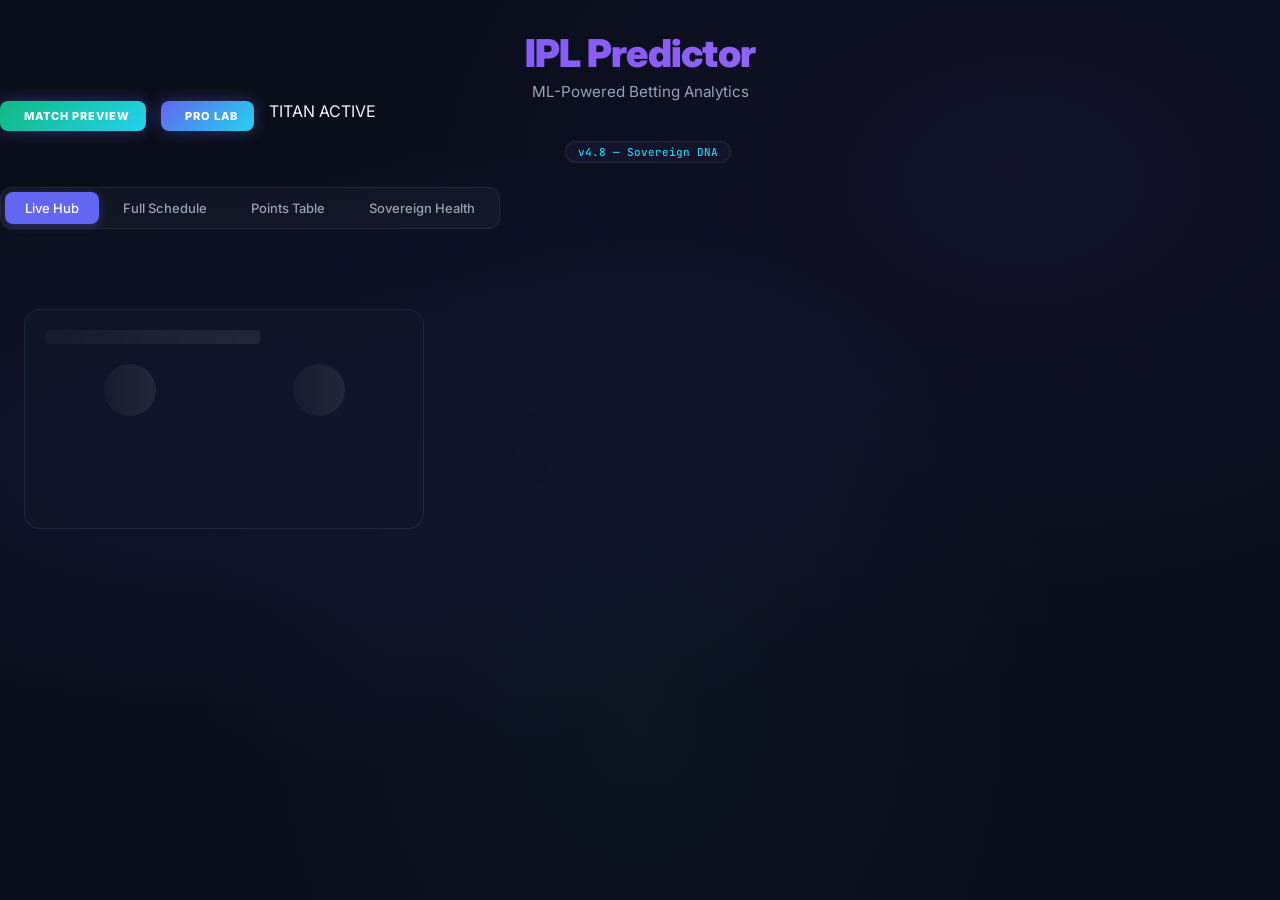
==== commit 6f2abd66: "Add Match Preview walkthrough to frontend" ====
--- a/backend/static/index.html
+++ b/backend/static/index.html
@@ -558,6 +558,7 @@
             <p>ML-Powered Betting Analytics</p>
         </div>
         <div class="nav-actions" style="margin-left: auto; display: flex; gap: 15px;">
+            <a href="/static/walkthrough.html" class="pro-link-btn" style="background: linear-gradient(135deg, var(--accent-emerald) 0%, var(--accent-cyan) 100%);"><i class="fas fa-file-alt"></i> MATCH PREVIEW</a>
             <a href="/pro?match_id=ipl2026_9" class="pro-link-btn"><i class="fas fa-microscope"></i> PRO LAB</a>
             <div class="engine-status" id="engine-status-badge">
                 <span class="status-dot green"></span>
